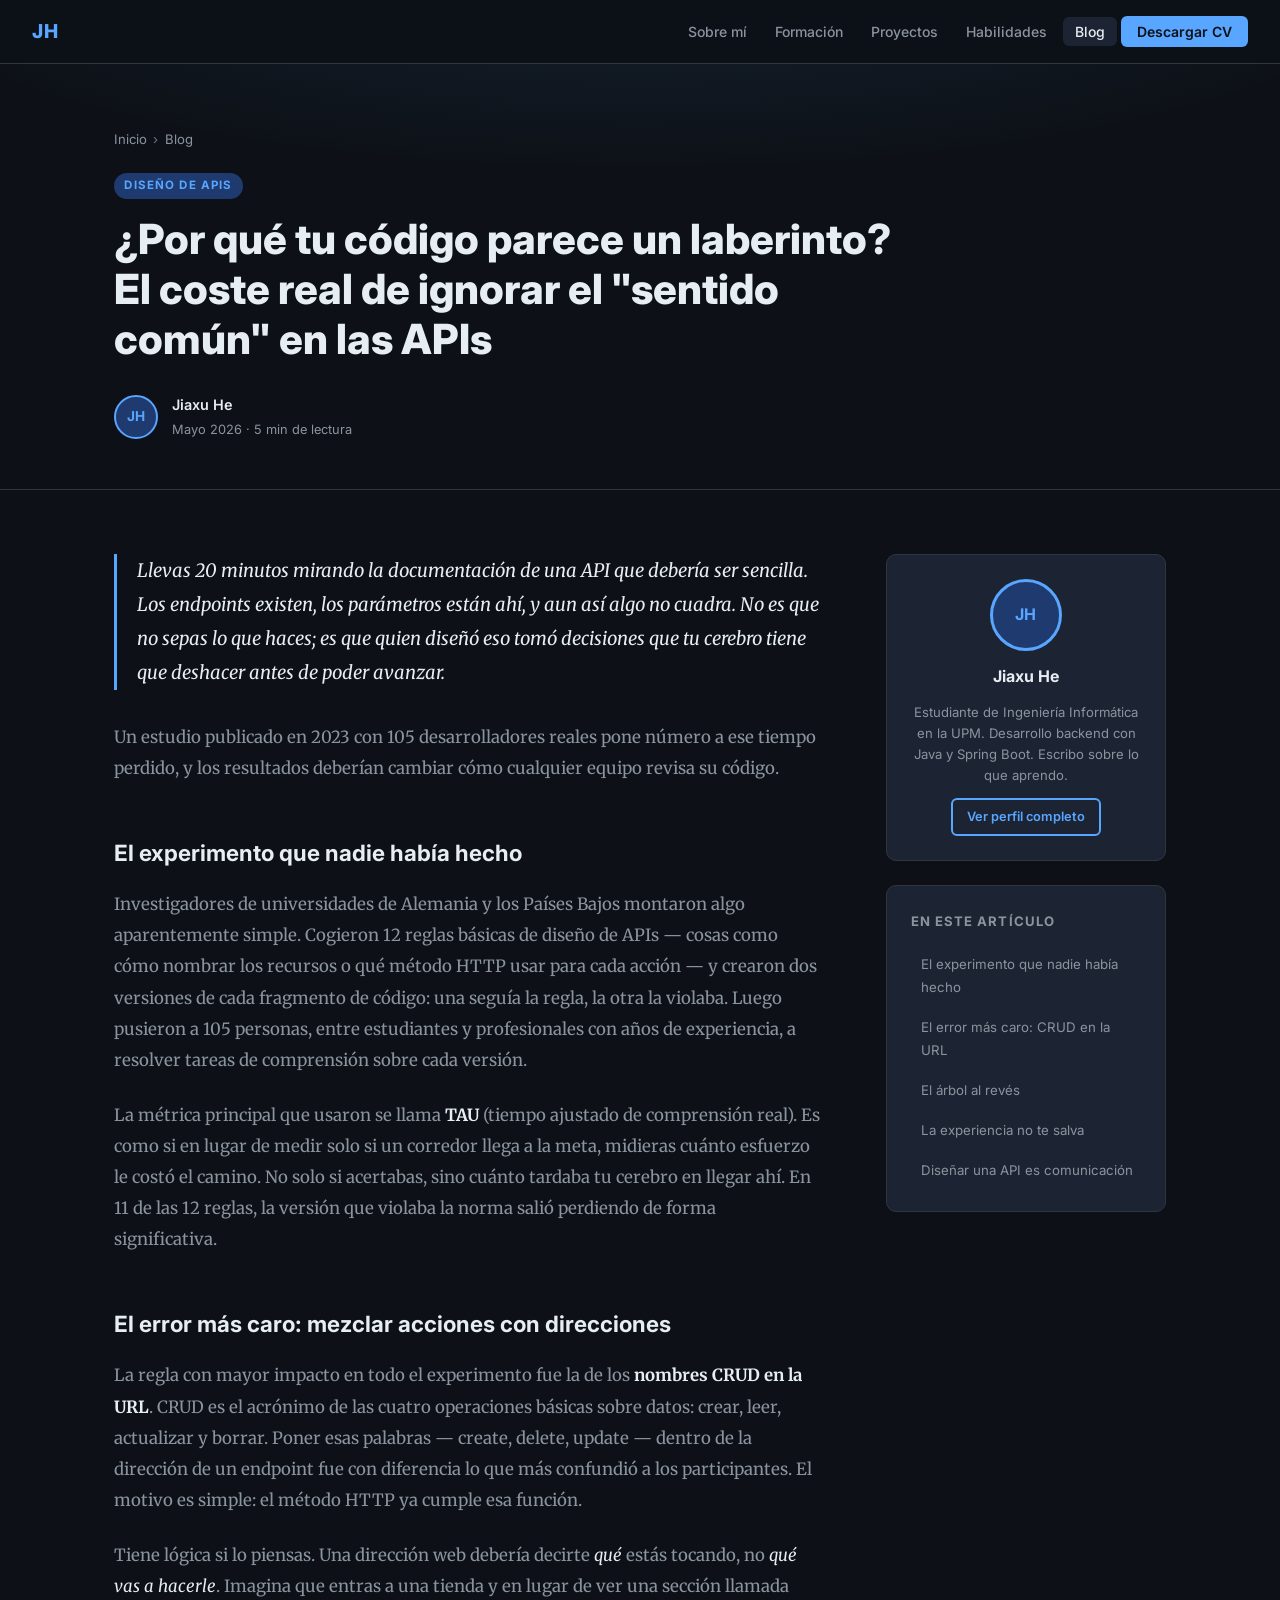
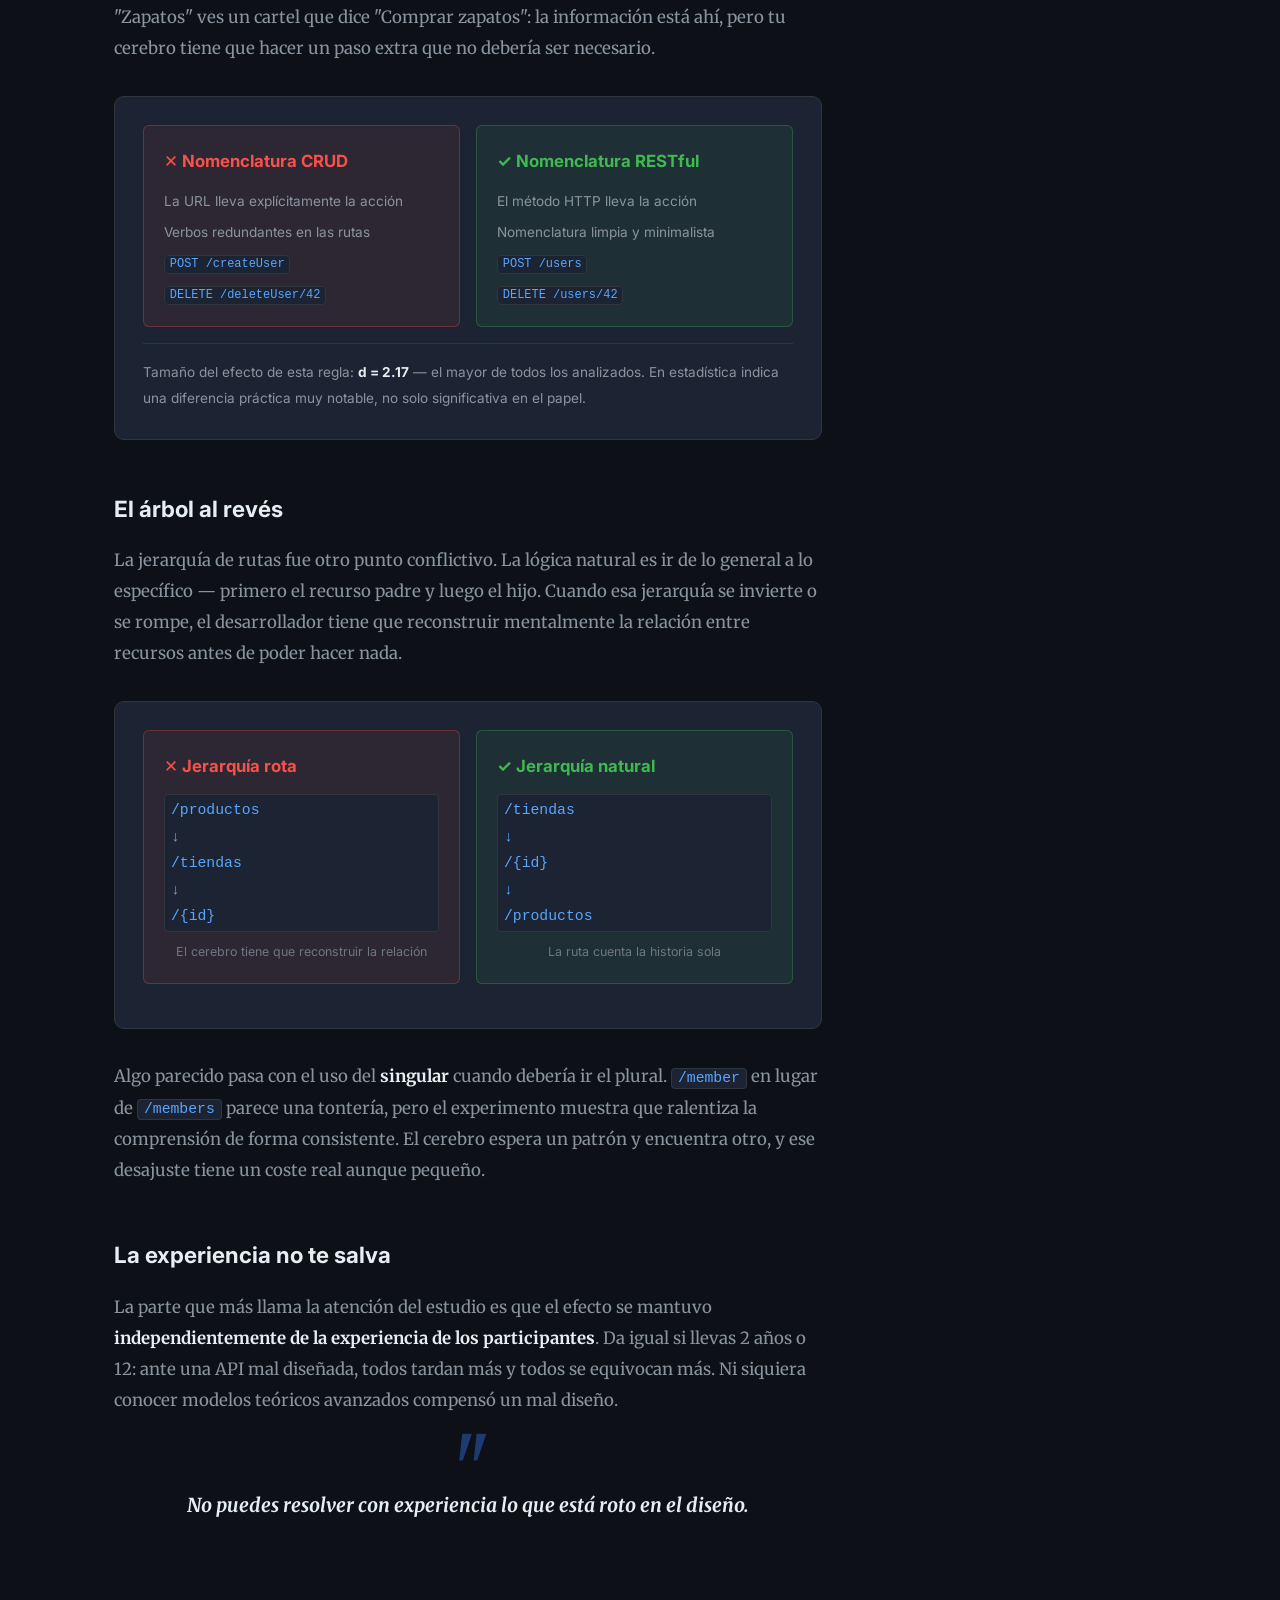
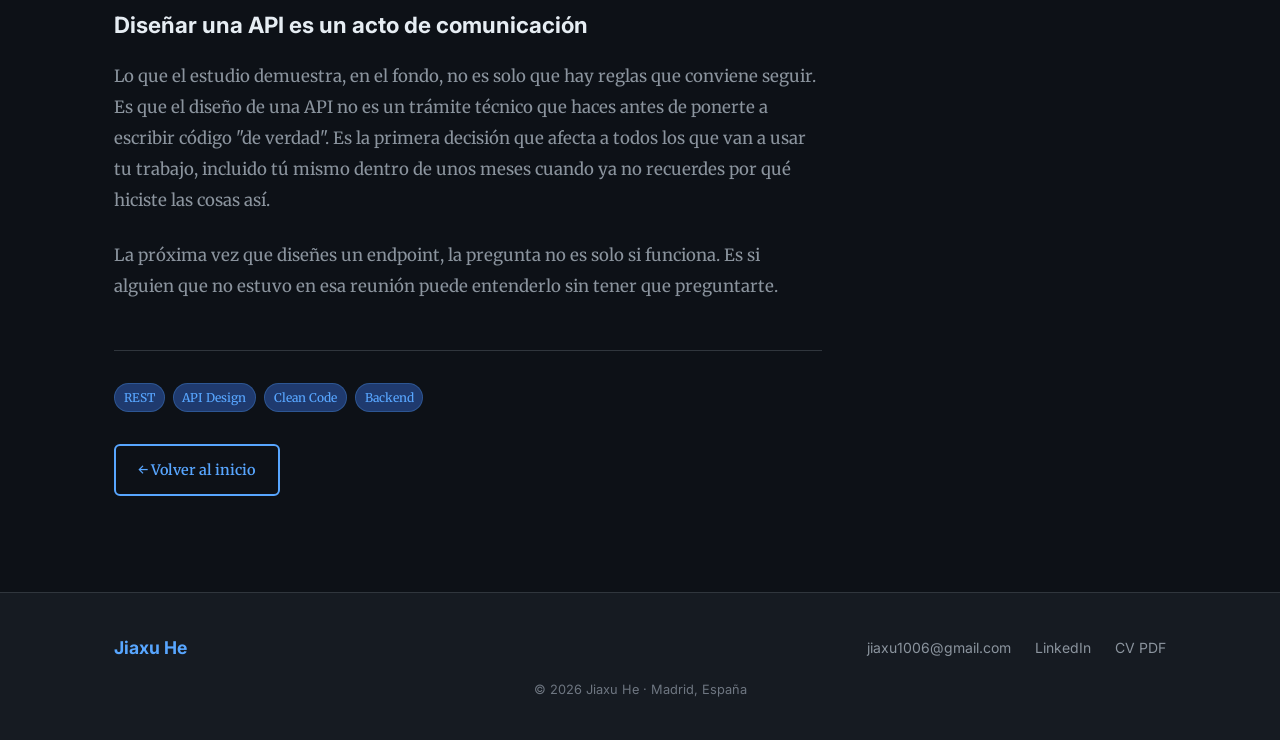
==== blog.html @ 129d3d58 "implementacion inicial" ====
<!DOCTYPE html>
<html lang="es">
<head>
  <meta charset="UTF-8" />
  <meta name="viewport" content="width=device-width, initial-scale=1.0" />
  <title>Blog — Jiaxu He</title>
  <link rel="stylesheet" href="css/style.css" />
  <link rel="stylesheet" href="css/blog.css" />
  <link rel="preconnect" href="https://fonts.googleapis.com" />
  <link
    href="https://fonts.googleapis.com/css2?family=Inter:wght@300;400;500;600;700&family=Merriweather:ital,wght@0,400;0,700;1,400&display=swap"
    rel="stylesheet"
  />
</head>
<body class="blog-page">

  <!-- ═══════════════════════════════════════
       NAVBAR
  ═══════════════════════════════════════ -->
  <nav class="navbar" id="navbar">
    <a href="index.html" class="nav-logo">JH</a>
    <button class="nav-toggle" aria-label="Abrir menú">&#9776;</button>
    <ul class="nav-links">
      <li><a href="index.html#sobre-mi">Sobre mí</a></li>
      <li><a href="index.html#formacion">Formación</a></li>
      <li><a href="index.html#proyectos">Proyectos</a></li>
      <li><a href="index.html#habilidades">Habilidades</a></li>
      <li><a href="blog.html" class="nav-active">Blog</a></li>
      <li>
        <a href="resources/JiaxuHe_CVTradicional.pdf" class="nav-cta" download>
          Descargar CV
        </a>
      </li>
    </ul>
  </nav>

  <!-- ═══════════════════════════════════════
       BLOG HEADER
  ═══════════════════════════════════════ -->
  <header class="blog-header">
    <div class="container">
      <nav class="breadcrumb" aria-label="Ruta de navegación">
        <a href="index.html">Inicio</a>
        <span class="breadcrumb-sep">›</span>
        <span>Blog</span>
      </nav>
      <span class="blog-category-badge">Diseño de APIs</span>
      <h1 class="blog-title">
        ¿Por qué tu código parece un laberinto?<br />
        El coste real de ignorar el "sentido común" en las APIs
      </h1>
      <div class="blog-meta">
        <img class="blog-author-avatar" src="resources/foto.jpg" alt="Jiaxu He"
             onerror="this.style.display='none'; this.nextElementSibling.style.display='flex'" />
        <div class="blog-author-fallback" style="display:none">JH</div>
        <div class="blog-meta-text">
          <span class="blog-author-name">Jiaxu He</span>
          <span class="blog-date">Mayo 2026 · 5 min de lectura</span>
        </div>
      </div>
    </div>
  </header>

  <!-- ═══════════════════════════════════════
       ARTÍCULO
  ═══════════════════════════════════════ -->
  <main class="blog-main">
    <div class="container">
      <div class="blog-layout">

        <!-- Contenido -->
        <article class="blog-article">

          <p class="blog-lead">
            Llevas 20 minutos mirando la documentación de una API que debería ser sencilla. Los
            endpoints existen, los parámetros están ahí, y aun así algo no cuadra. No es que no
            sepas lo que haces; es que quien diseñó eso tomó decisiones que tu cerebro tiene que
            deshacer antes de poder avanzar.
          </p>

          <p>
            Un estudio publicado en 2023 con 105 desarrolladores reales pone número a ese tiempo
            perdido, y los resultados deberían cambiar cómo cualquier equipo revisa su código.
          </p>

          <!-- ───── Sección 1 ───── -->
          <h2>El experimento que nadie había hecho</h2>

          <p>
            Investigadores de universidades de Alemania y los Países Bajos montaron algo
            aparentemente simple. Cogieron 12 reglas básicas de diseño de APIs — cosas como cómo
            nombrar los recursos o qué método HTTP usar para cada acción — y crearon dos versiones
            de cada fragmento de código: una seguía la regla, la otra la violaba. Luego pusieron a
            105 personas, entre estudiantes y profesionales con años de experiencia, a resolver
            tareas de comprensión sobre cada versión.
          </p>

          <p>
            La métrica principal que usaron se llama <strong>TAU</strong> (tiempo ajustado de
            comprensión real). Es como si en lugar de medir solo si un corredor llega a la meta,
            midieras cuánto esfuerzo le costó el camino. No solo si acertabas, sino cuánto tardaba
            tu cerebro en llegar ahí. En 11 de las 12 reglas, la versión que violaba la norma salió
            perdiendo de forma significativa.
          </p>

          <!-- ───── Sección 2 ───── -->
          <h2>El error más caro: mezclar acciones con direcciones</h2>

          <p>
            La regla con mayor impacto en todo el experimento fue la de los
            <strong>nombres CRUD en la URL</strong>. CRUD es el acrónimo de las cuatro operaciones
            básicas sobre datos: crear, leer, actualizar y borrar. Poner esas palabras — create,
            delete, update — dentro de la dirección de un endpoint fue con diferencia lo que más
            confundió a los participantes. El motivo es simple: el método HTTP ya cumple esa
            función.
          </p>

          <p>
            Tiene lógica si lo piensas. Una dirección web debería decirte <em>qué</em> estás
            tocando, no <em>qué vas a hacerle</em>. Imagina que entras a una tienda y en lugar de
            ver una sección llamada "Zapatos" ves un cartel que dice "Comprar zapatos": la
            información está ahí, pero tu cerebro tiene que hacer un paso extra que no debería ser
            necesario.
          </p>

          <!-- Callout comparativa -->
          <div class="blog-callout">
            <div class="callout-comparison">
              <div class="callout-col callout-bad">
                <h4>&#x2715; Nomenclatura CRUD</h4>
                <ul>
                  <li>La URL lleva explícitamente la acción</li>
                  <li>Verbos redundantes en las rutas</li>
                  <li><code>POST /createUser</code></li>
                  <li><code>DELETE /deleteUser/42</code></li>
                </ul>
              </div>
              <div class="callout-col callout-good">
                <h4>&#x2713; Nomenclatura RESTful</h4>
                <ul>
                  <li>El método HTTP lleva la acción</li>
                  <li>Nomenclatura limpia y minimalista</li>
                  <li><code>POST /users</code></li>
                  <li><code>DELETE /users/42</code></li>
                </ul>
              </div>
            </div>
            <p class="callout-note">
              Tamaño del efecto de esta regla: <strong>d = 2.17</strong> — el mayor de todos los
              analizados. En estadística indica una diferencia práctica muy notable, no solo
              significativa en el papel.
            </p>
          </div>

          <!-- ───── Sección 3 ───── -->
          <h2>El árbol al revés</h2>

          <p>
            La jerarquía de rutas fue otro punto conflictivo. La lógica natural es ir de lo
            general a lo específico — primero el recurso padre y luego el hijo. Cuando esa
            jerarquía se invierte o se rompe, el desarrollador tiene que reconstruir mentalmente
            la relación entre recursos antes de poder hacer nada.
          </p>

          <!-- Callout jerarquía -->
          <div class="blog-callout">
            <div class="callout-comparison">
              <div class="callout-col callout-bad">
                <h4>&#x2715; Jerarquía rota</h4>
                <code class="route-tree">/productos<br />↓<br />/tiendas<br />↓<br />/{id}</code>
                <p class="callout-caption">El cerebro tiene que reconstruir la relación</p>
              </div>
              <div class="callout-col callout-good">
                <h4>&#x2713; Jerarquía natural</h4>
                <code class="route-tree">/tiendas<br />↓<br />/{id}<br />↓<br />/productos</code>
                <p class="callout-caption">La ruta cuenta la historia sola</p>
              </div>
            </div>
          </div>

          <p>
            Algo parecido pasa con el uso del <strong>singular</strong> cuando debería ir el
            plural. <code>/member</code> en lugar de <code>/members</code> parece una tontería,
            pero el experimento muestra que ralentiza la comprensión de forma consistente. El
            cerebro espera un patrón y encuentra otro, y ese desajuste tiene un coste real aunque
            pequeño.
          </p>

          <!-- ───── Sección 4 ───── -->
          <h2>La experiencia no te salva</h2>

          <p>
            La parte que más llama la atención del estudio es que el efecto se mantuvo
            <strong>independientemente de la experiencia de los participantes</strong>. Da igual si
            llevas 2 años o 12: ante una API mal diseñada, todos tardan más y todos se equivocan
            más. Ni siquiera conocer modelos teóricos avanzados compensó un mal diseño.
          </p>

          <blockquote class="blog-quote">
            No puedes resolver con experiencia lo que está roto en el diseño.
          </blockquote>

          <!-- ───── Sección 5 ───── -->
          <h2>Diseñar una API es un acto de comunicación</h2>

          <p>
            Lo que el estudio demuestra, en el fondo, no es solo que hay reglas que conviene
            seguir. Es que el diseño de una API no es un trámite técnico que haces antes de
            ponerte a escribir código "de verdad". Es la primera decisión que afecta a todos los
            que van a usar tu trabajo, incluido tú mismo dentro de unos meses cuando ya no
            recuerdes por qué hiciste las cosas así.
          </p>

          <p>
            La próxima vez que diseñes un endpoint, la pregunta no es solo si funciona. Es si
            alguien que no estuvo en esa reunión puede entenderlo sin tener que preguntarte.
          </p>

          <!-- ───── Tags y CTA ───── -->
          <div class="blog-footer-tags">
            <span class="tag">REST</span>
            <span class="tag">API Design</span>
            <span class="tag">Clean Code</span>
            <span class="tag">Backend</span>
          </div>

          <div class="blog-back">
            <a href="index.html" class="btn btn-outline">← Volver al inicio</a>
          </div>

        </article>

        <!-- Sidebar -->
        <aside class="blog-sidebar">
          <div class="sidebar-card">
            <div class="sidebar-author-photo">
              <div class="photo-placeholder photo-placeholder--sm">JH</div>
            </div>
            <h3 class="sidebar-author-name">Jiaxu He</h3>
            <p class="sidebar-author-bio">
              Estudiante de Ingeniería Informática en la UPM. Desarrollo backend con Java y Spring Boot.
              Escribo sobre lo que aprendo.
            </p>
            <a href="index.html" class="btn btn-outline btn-sm">Ver perfil completo</a>
          </div>

          <div class="sidebar-card">
            <h4 class="sidebar-toc-title">En este artículo</h4>
            <nav class="sidebar-toc">
              <a href="#" class="toc-link">El experimento que nadie había hecho</a>
              <a href="#" class="toc-link">El error más caro: CRUD en la URL</a>
              <a href="#" class="toc-link">El árbol al revés</a>
              <a href="#" class="toc-link">La experiencia no te salva</a>
              <a href="#" class="toc-link">Diseñar una API es comunicación</a>
            </nav>
          </div>
        </aside>

      </div>
    </div>
  </main>

  <!-- ═══════════════════════════════════════
       FOOTER
  ═══════════════════════════════════════ -->
  <footer class="footer">
    <div class="container">
      <div class="footer-content">
        <span class="footer-name">Jiaxu He</span>
        <div class="footer-links">
          <a href="mailto:jiaxu1006@gmail.com">jiaxu1006@gmail.com</a>
          <a href="https://www.linkedin.com/in/jiaxuhe" target="_blank" rel="noopener">LinkedIn</a>
          <a href="resources/JiaxuHe_CVTradicional.pdf" download>CV PDF</a>
        </div>
      </div>
      <p class="footer-copy">© 2026 Jiaxu He · Madrid, España</p>
    </div>
  </footer>

</body>
</html>
---- css/style.css ----
/* ================================================
   JIAXU HE — CV WEB
   style.css · Estilos globales + index
   ================================================ */

/* ── Variables ─────────────────────────────────── */
:root {
  --bg:            #0d1117;
  --bg-alt:        #161b22;
  --surface:       #1c2433;
  --surface-hover: #243044;
  --border:        #30363d;
  --accent:        #58a6ff;
  --accent-dim:    #1f3a6e;
  --accent-hover:  #79b8ff;
  --green:         #3fb950;
  --text:          #e6edf3;
  --text-muted:    #8b949e;
  --text-dim:      #6e7681;

  --font-sans: 'Inter', system-ui, -apple-system, sans-serif;
  --font-mono: 'JetBrains Mono', 'Fira Code', monospace;

  --max-w:  1100px;
  --r:      10px;
  --r-sm:   6px;
  --shadow: 0 4px 24px rgba(0,0,0,0.4);
  --tr:     0.18s ease;
}

/* ── Reset ──────────────────────────────────────── */
*, *::before, *::after { box-sizing: border-box; margin: 0; padding: 0; }
html { scroll-behavior: smooth; }

body {
  font-family: var(--font-sans);
  background: var(--bg);
  color: var(--text);
  line-height: 1.7;
  font-size: 1rem;
}

a { color: var(--accent); text-decoration: none; transition: color var(--tr); }
a:hover { color: var(--accent-hover); }

ul { list-style: none; }

img { max-width: 100%; display: block; }

/* ── Utilidades ─────────────────────────────────── */
.container {
  max-width: var(--max-w);
  margin-inline: auto;
  padding-inline: 1.5rem;
}

.accent { color: var(--accent); }

.section {
  padding: 6rem 0;
}

.section-alt {
  background: var(--bg-alt);
}

.section-title {
  font-size: clamp(1.5rem, 3vw, 2rem);
  font-weight: 700;
  margin-bottom: 1rem;
  position: relative;
  display: inline-block;
}

.section-title::after {
  content: '';
  display: block;
  height: 3px;
  width: 48px;
  background: var(--accent);
  border-radius: 2px;
  margin-top: 0.5rem;
}

.section-subtitle {
  color: var(--text-muted);
  margin-bottom: 3rem;
  max-width: 620px;
}

/* ── Botones ────────────────────────────────────── */
.btn {
  display: inline-block;
  padding: 0.65rem 1.4rem;
  border-radius: var(--r-sm);
  font-size: 0.9rem;
  font-weight: 600;
  cursor: pointer;
  transition: all var(--tr);
  border: 2px solid transparent;
}

.btn-primary {
  background: var(--accent);
  color: #0d1117;
}
.btn-primary:hover {
  background: var(--accent-hover);
  color: #0d1117;
}

.btn-outline {
  border-color: var(--accent);
  color: var(--accent);
  background: transparent;
}
.btn-outline:hover {
  background: var(--accent-dim);
  color: var(--accent-hover);
}

/* ── Navbar ─────────────────────────────────────── */
.navbar {
  position: fixed;
  top: 0; left: 0; right: 0;
  z-index: 100;
  display: flex;
  align-items: center;
  justify-content: space-between;
  padding: 0 2rem;
  height: 64px;
  background: rgba(13,17,23,0.92);
  backdrop-filter: blur(12px);
  border-bottom: 1px solid var(--border);
}

.nav-logo {
  font-size: 1.2rem;
  font-weight: 800;
  color: var(--accent);
  letter-spacing: 0.05em;
}

.nav-links {
  display: flex;
  align-items: center;
  gap: 0.25rem;
}

.nav-links a {
  padding: 0.4rem 0.75rem;
  border-radius: var(--r-sm);
  font-size: 0.875rem;
  font-weight: 500;
  color: var(--text-muted);
  transition: all var(--tr);
}

.nav-links a:hover,
.nav-links a.nav-active {
  color: var(--text);
  background: var(--surface);
}

.nav-cta {
  background: var(--accent) !important;
  color: #0d1117 !important;
  font-weight: 600 !important;
  padding: 0.45rem 1rem !important;
}
.nav-cta:hover {
  background: var(--accent-hover) !important;
}

.nav-toggle {
  display: none;
  background: none;
  border: none;
  color: var(--text);
  font-size: 1.4rem;
  cursor: pointer;
}

/* ── Hero ───────────────────────────────────────── */
.hero {
  padding-top: calc(64px + 5rem);
  padding-bottom: 5rem;
  background: radial-gradient(ellipse 80% 50% at 50% -10%, rgba(88,166,255,0.12), transparent);
}

.hero-inner {
  max-width: var(--max-w);
  margin-inline: auto;
  padding-inline: 1.5rem;
  display: flex;
  align-items: center;
  gap: 4rem;
}

.hero-photo {
  flex-shrink: 0;
}

.photo-placeholder {
  width: 180px;
  height: 180px;
  border-radius: 50%;
  background: var(--accent-dim);
  border: 3px solid var(--accent);
  display: flex;
  align-items: center;
  justify-content: center;
  font-size: 2.5rem;
  font-weight: 700;
  color: var(--accent);
  letter-spacing: 0.05em;
}

.hero-eyebrow {
  color: var(--text-muted);
  font-size: 0.9rem;
  letter-spacing: 0.1em;
  text-transform: uppercase;
  margin-bottom: 0.25rem;
}

.hero-name {
  font-size: clamp(2.5rem, 6vw, 4rem);
  font-weight: 800;
  line-height: 1.1;
  margin-bottom: 0.5rem;
}

.hero-title {
  font-size: clamp(1rem, 2.5vw, 1.4rem);
  font-weight: 400;
  color: var(--text-muted);
  margin-bottom: 1.25rem;
}

.hero-bio {
  max-width: 560px;
  color: var(--text-muted);
  margin-bottom: 2rem;
  font-size: 1.0rem;
}

.hero-actions {
  display: flex;
  gap: 1rem;
  flex-wrap: wrap;
}

/* ── Barra de contacto ──────────────────────────── */
.contact-bar {
  background: var(--bg-alt);
  border-top: 1px solid var(--border);
  border-bottom: 1px solid var(--border);
  padding: 1.25rem 0;
}

.contact-items {
  display: flex;
  flex-wrap: wrap;
  justify-content: center;
  gap: 1.5rem 3rem;
}

.contact-item {
  display: flex;
  align-items: center;
  gap: 0.5rem;
  font-size: 0.9rem;
  color: var(--text-muted);
  transition: color var(--tr);
}

.contact-item:hover { color: var(--text); }

.icon {
  width: 16px;
  height: 16px;
  flex-shrink: 0;
}

/* ── Sobre mí ───────────────────────────────────── */
.about-grid {
  display: grid;
  grid-template-columns: 1fr auto;
  gap: 4rem;
  align-items: start;
  margin-top: 2rem;
}

.about-text {
  display: flex;
  flex-direction: column;
  gap: 1rem;
  color: var(--text-muted);
  max-width: 600px;
}

.about-text p { line-height: 1.8; }

.inline-link {
  color: var(--accent);
  border-bottom: 1px solid var(--accent-dim);
  transition: border-color var(--tr);
}
.inline-link:hover { border-color: var(--accent); }

.about-stats {
  display: flex;
  flex-direction: column;
  gap: 1rem;
}

.stat-card {
  background: var(--surface);
  border: 1px solid var(--border);
  border-radius: var(--r);
  padding: 1.25rem 1.5rem;
  text-align: center;
  min-width: 160px;
  transition: border-color var(--tr);
}
.stat-card:hover { border-color: var(--accent); }

.stat-number {
  display: block;
  font-size: 2.5rem;
  font-weight: 800;
  color: var(--accent);
  line-height: 1;
  margin-bottom: 0.35rem;
}

.stat-label {
  font-size: 0.82rem;
  color: var(--text-muted);
  text-transform: uppercase;
  letter-spacing: 0.08em;
}

/* ── Timeline (Formación) ───────────────────────── */
.timeline {
  margin-top: 2rem;
  border-left: 2px solid var(--border);
  padding-left: 2rem;
  display: flex;
  flex-direction: column;
  gap: 2rem;
}

.timeline-item {
  position: relative;
}

.timeline-dot {
  position: absolute;
  left: calc(-2rem - 7px);
  top: 6px;
  width: 14px;
  height: 14px;
  border-radius: 50%;
  background: var(--accent);
  border: 2px solid var(--bg-alt);
}

.timeline-header {
  display: flex;
  align-items: baseline;
  justify-content: space-between;
  gap: 1rem;
  flex-wrap: wrap;
}

.timeline-header h3 {
  font-size: 1.15rem;
  font-weight: 600;
}

.timeline-date {
  font-size: 0.82rem;
  color: var(--accent);
  background: var(--accent-dim);
  padding: 0.2rem 0.6rem;
  border-radius: 20px;
  white-space: nowrap;
}

.timeline-institution {
  font-size: 0.9rem;
  color: var(--text-muted);
  margin: 0.25rem 0 0.75rem;
}

.timeline-desc {
  color: var(--text-muted);
  font-size: 0.95rem;
}

/* ── Proyectos ──────────────────────────────────── */
.projects-grid {
  margin-top: 2rem;
  display: grid;
  grid-template-columns: repeat(auto-fit, minmax(480px, 1fr));
  gap: 1.5rem;
}

.project-card {
  background: var(--surface);
  border: 1px solid var(--border);
  border-radius: var(--r);
  padding: 1.75rem;
  display: flex;
  flex-direction: column;
  gap: 1rem;
  transition: border-color var(--tr), transform var(--tr), box-shadow var(--tr);
}

.project-card:hover {
  border-color: var(--accent);
  transform: translateY(-3px);
  box-shadow: 0 8px 32px rgba(88,166,255,0.12);
}

.project-header {
  display: flex;
  align-items: flex-start;
  gap: 1rem;
}

.project-icon {
  font-size: 1.5rem;
  line-height: 1;
  flex-shrink: 0;
  margin-top: 2px;
}

.project-meta {
  display: flex;
  flex-direction: column;
  gap: 0.25rem;
}

.project-meta h3 {
  font-size: 1.05rem;
  font-weight: 600;
  line-height: 1.3;
}

.project-tech-badge {
  font-size: 0.75rem;
  color: var(--green);
  background: rgba(63,185,80,0.12);
  border: 1px solid rgba(63,185,80,0.3);
  padding: 0.15rem 0.5rem;
  border-radius: 20px;
  align-self: flex-start;
}

.project-bullets {
  list-style: disc;
  padding-left: 1.2rem;
  display: flex;
  flex-direction: column;
  gap: 0.4rem;
  color: var(--text-muted);
  font-size: 0.9rem;
  flex: 1;
}

.project-tags {
  display: flex;
  flex-wrap: wrap;
  gap: 0.4rem;
  margin-top: auto;
}

.tag {
  font-size: 0.75rem;
  font-weight: 500;
  color: var(--accent);
  background: var(--accent-dim);
  padding: 0.15rem 0.55rem;
  border-radius: 20px;
  border: 1px solid rgba(88,166,255,0.25);
}

/* ── Habilidades ────────────────────────────────── */
.skills-layout {
  margin-top: 2rem;
  display: flex;
  flex-direction: column;
  gap: 2.5rem;
}

.skills-group { display: flex; flex-direction: column; gap: 1rem; }

.skills-group-title {
  font-size: 1rem;
  font-weight: 600;
  color: var(--text-muted);
  display: flex;
  align-items: center;
  gap: 0.5rem;
}

.skills-group-icon { font-size: 1.1rem; }

.skill-pills {
  display: flex;
  flex-wrap: wrap;
  gap: 0.5rem;
}

.pill {
  padding: 0.4rem 0.9rem;
  border-radius: 20px;
  font-size: 0.875rem;
  font-weight: 500;
  border: 1px solid transparent;
}

.pill-tech {
  background: var(--accent-dim);
  color: var(--accent);
  border-color: rgba(88,166,255,0.3);
}

.pill-soft {
  background: rgba(63,185,80,0.1);
  color: var(--green);
  border-color: rgba(63,185,80,0.3);
}

.pill-lang {
  background: rgba(188,140,255,0.1);
  color: #bc8cff;
  border-color: rgba(188,140,255,0.3);
}

/* ── Blog teaser ────────────────────────────────── */
.blog-preview-card {
  margin-top: 2rem;
  background: var(--surface);
  border: 1px solid var(--border);
  border-radius: var(--r);
  padding: 2rem;
  max-width: 680px;
  transition: border-color var(--tr);
}

.blog-preview-card:hover { border-color: var(--accent); }

.blog-tag {
  display: inline-block;
  font-size: 0.75rem;
  font-weight: 600;
  color: var(--accent);
  background: var(--accent-dim);
  padding: 0.2rem 0.6rem;
  border-radius: 20px;
  margin-bottom: 0.75rem;
  letter-spacing: 0.05em;
  text-transform: uppercase;
}

.blog-preview-card h3 {
  font-size: 1.2rem;
  font-weight: 700;
  margin-bottom: 0.75rem;
  line-height: 1.4;
}

.blog-preview-card p {
  color: var(--text-muted);
  margin-bottom: 1.5rem;
  font-size: 0.95rem;
}

/* ── Footer ─────────────────────────────────────── */
.footer {
  background: var(--bg-alt);
  border-top: 1px solid var(--border);
  padding: 2.5rem 0;
}

.footer-content {
  display: flex;
  align-items: center;
  justify-content: space-between;
  flex-wrap: wrap;
  gap: 1rem;
  margin-bottom: 1rem;
}

.footer-name {
  font-weight: 700;
  font-size: 1.1rem;
  color: var(--accent);
}

.footer-links {
  display: flex;
  gap: 1.5rem;
}

.footer-links a {
  font-size: 0.875rem;
  color: var(--text-muted);
}
.footer-links a:hover { color: var(--text); }

.footer-copy {
  font-size: 0.8rem;
  color: var(--text-dim);
  text-align: center;
}

/* ── Responsive ─────────────────────────────────── */
@media (max-width: 860px) {
  .hero-inner { flex-direction: column; text-align: center; gap: 2rem; }
  .hero-actions { justify-content: center; }
  .about-grid { grid-template-columns: 1fr; }
  .about-stats { flex-direction: row; flex-wrap: wrap; justify-content: center; }
  .projects-grid { grid-template-columns: 1fr; }

  .nav-links { display: none; }
  .nav-toggle { display: block; }
}

@media (max-width: 540px) {
  .contact-items { flex-direction: column; align-items: center; }
  .footer-content { flex-direction: column; text-align: center; }
  .footer-links { flex-wrap: wrap; justify-content: center; }
}
---- css/blog.css ----
/* ================================================
   JIAXU HE — CV WEB
   blog.css · Estilos exclusivos del artículo
   ================================================ */

/* ── Header del blog ────────────────────────────── */
.blog-header {
  padding-top: calc(64px + 4rem);
  padding-bottom: 3rem;
  background: radial-gradient(ellipse 60% 40% at 50% -5%, rgba(88,166,255,0.1), transparent);
  border-bottom: 1px solid var(--border);
}

.breadcrumb {
  display: flex;
  align-items: center;
  gap: 0.4rem;
  font-size: 0.82rem;
  color: var(--text-muted);
  margin-bottom: 1.25rem;
}
.breadcrumb a { color: var(--text-muted); }
.breadcrumb a:hover { color: var(--accent); }
.breadcrumb-sep { color: var(--text-dim); }

.blog-category-badge {
  display: inline-block;
  font-size: 0.72rem;
  font-weight: 700;
  letter-spacing: 0.1em;
  text-transform: uppercase;
  color: var(--accent);
  background: var(--accent-dim);
  padding: 0.2rem 0.65rem;
  border-radius: 20px;
  margin-bottom: 1rem;
}

.blog-title {
  font-size: clamp(1.6rem, 4vw, 2.6rem);
  font-weight: 800;
  line-height: 1.2;
  max-width: 780px;
  margin-bottom: 1.75rem;
}

.blog-meta {
  display: flex;
  align-items: center;
  gap: 0.85rem;
}

.blog-author-avatar {
  width: 44px;
  height: 44px;
  border-radius: 50%;
  object-fit: cover;
  border: 2px solid var(--accent);
}

.blog-author-fallback {
  width: 44px;
  height: 44px;
  border-radius: 50%;
  background: var(--accent-dim);
  border: 2px solid var(--accent);
  align-items: center;
  justify-content: center;
  font-weight: 700;
  font-size: 0.85rem;
  color: var(--accent);
}

.blog-meta-text {
  display: flex;
  flex-direction: column;
  gap: 0.1rem;
}

.blog-author-name {
  font-weight: 600;
  font-size: 0.9rem;
}

.blog-date {
  font-size: 0.8rem;
  color: var(--text-muted);
}

/* ── Layout artículo ────────────────────────────── */
.blog-main {
  padding: 4rem 0 6rem;
}

.blog-layout {
  display: grid;
  grid-template-columns: 1fr 280px;
  gap: 4rem;
  align-items: start;
}

/* ── Artículo ───────────────────────────────────── */
.blog-article {
  font-family: 'Merriweather', Georgia, serif;
  font-size: 1.05rem;
  line-height: 1.85;
  color: var(--text-muted);
}

.blog-article p {
  margin-bottom: 1.5rem;
}

.blog-lead {
  font-size: 1.15rem;
  color: var(--text);
  font-style: italic;
  border-left: 3px solid var(--accent);
  padding-left: 1.25rem;
  margin-bottom: 2rem !important;
}

.blog-article h2 {
  font-family: var(--font-sans);
  font-size: 1.4rem;
  font-weight: 700;
  color: var(--text);
  margin: 2.5rem 0 1rem;
  padding-top: 0.5rem;
}

.blog-article strong { color: var(--text); }

.blog-article em { color: var(--text); }

.blog-article code {
  font-family: var(--font-mono, monospace);
  font-size: 0.88em;
  background: var(--surface);
  border: 1px solid var(--border);
  border-radius: 4px;
  padding: 0.1em 0.4em;
  color: var(--accent);
}

/* ── Callout (cuadros de comparación) ──────────── */
.blog-callout {
  background: var(--surface);
  border: 1px solid var(--border);
  border-radius: var(--r);
  padding: 1.75rem;
  margin: 2rem 0;
}

.callout-comparison {
  display: grid;
  grid-template-columns: 1fr 1fr;
  gap: 1rem;
  margin-bottom: 1rem;
}

.callout-col {
  border-radius: var(--r-sm);
  padding: 1.25rem;
}

.callout-bad {
  background: rgba(248,81,73,0.08);
  border: 1px solid rgba(248,81,73,0.3);
}
.callout-bad h4 { color: #f85149; margin-bottom: 0.75rem; font-family: var(--font-sans); }

.callout-good {
  background: rgba(63,185,80,0.08);
  border: 1px solid rgba(63,185,80,0.3);
}
.callout-good h4 { color: var(--green); margin-bottom: 0.75rem; font-family: var(--font-sans); }

.callout-col ul {
  list-style: none;
  padding: 0;
  display: flex;
  flex-direction: column;
  gap: 0.35rem;
  font-family: var(--font-sans);
  font-size: 0.85rem;
  color: var(--text-muted);
}

.callout-note {
  font-family: var(--font-sans);
  font-size: 0.85rem !important;
  color: var(--text-muted) !important;
  border-top: 1px solid var(--border);
  padding-top: 1rem;
  margin-top: 0.5rem;
  margin-bottom: 0 !important;
}

.route-tree {
  display: block;
  font-family: var(--font-mono, monospace);
  font-size: 0.85rem;
  line-height: 1.8;
  color: var(--accent);
  background: none;
  border: none;
  padding: 0;
  margin: 0.5rem 0;
}

.callout-caption {
  font-family: var(--font-sans);
  font-size: 0.78rem !important;
  color: var(--text-dim) !important;
  text-align: center;
  margin-top: 0.5rem;
  margin-bottom: 0 !important;
}

/* ── Cita destacada ─────────────────────────────── */
.blog-quote {
  font-size: 1.2rem;
  font-style: italic;
  font-weight: 700;
  color: var(--text);
  text-align: center;
  border: none;
  padding: 2rem;
  margin: 2.5rem 0;
  position: relative;
}

.blog-quote::before {
  content: '"';
  font-size: 5rem;
  color: var(--accent-dim);
  position: absolute;
  top: -1.5rem;
  left: 50%;
  transform: translateX(-50%);
  line-height: 1;
}

/* ── Footer artículo ────────────────────────────── */
.blog-footer-tags {
  display: flex;
  flex-wrap: wrap;
  gap: 0.5rem;
  margin-top: 3rem;
  padding-top: 2rem;
  border-top: 1px solid var(--border);
}

.blog-back {
  margin-top: 2rem;
}

/* ── Sidebar ────────────────────────────────────── */
.blog-sidebar {
  position: sticky;
  top: 90px;
  display: flex;
  flex-direction: column;
  gap: 1.5rem;
}

.sidebar-card {
  background: var(--surface);
  border: 1px solid var(--border);
  border-radius: var(--r);
  padding: 1.5rem;
  display: flex;
  flex-direction: column;
  align-items: center;
  text-align: center;
  gap: 0.75rem;
}

.photo-placeholder--sm {
  width: 72px;
  height: 72px;
  font-size: 1rem;
}

.sidebar-author-name {
  font-weight: 700;
  font-size: 1rem;
}

.sidebar-author-bio {
  font-size: 0.82rem;
  color: var(--text-muted);
  line-height: 1.6;
}

.btn-sm {
  font-size: 0.8rem;
  padding: 0.4rem 0.9rem;
}

.sidebar-toc-title {
  font-size: 0.82rem;
  font-weight: 700;
  letter-spacing: 0.08em;
  text-transform: uppercase;
  color: var(--text-muted);
  align-self: flex-start;
  margin-bottom: 0.25rem;
}

.sidebar-toc {
  display: flex;
  flex-direction: column;
  gap: 0.5rem;
  width: 100%;
  text-align: left;
}

.toc-link {
  font-size: 0.83rem;
  color: var(--text-muted);
  padding: 0.3rem 0.5rem;
  border-radius: var(--r-sm);
  transition: all var(--tr);
  border-left: 2px solid transparent;
}
.toc-link:hover {
  color: var(--accent);
  background: var(--accent-dim);
  border-left-color: var(--accent);
}

/* ── Responsive ─────────────────────────────────── */
@media (max-width: 900px) {
  .blog-layout {
    grid-template-columns: 1fr;
  }
  .blog-sidebar {
    position: static;
    order: -1;
    flex-direction: row;
    flex-wrap: wrap;
  }
  .sidebar-card { flex: 1; min-width: 240px; }
}

@media (max-width: 600px) {
  .callout-comparison { grid-template-columns: 1fr; }
  .blog-title { font-size: 1.6rem; }
}
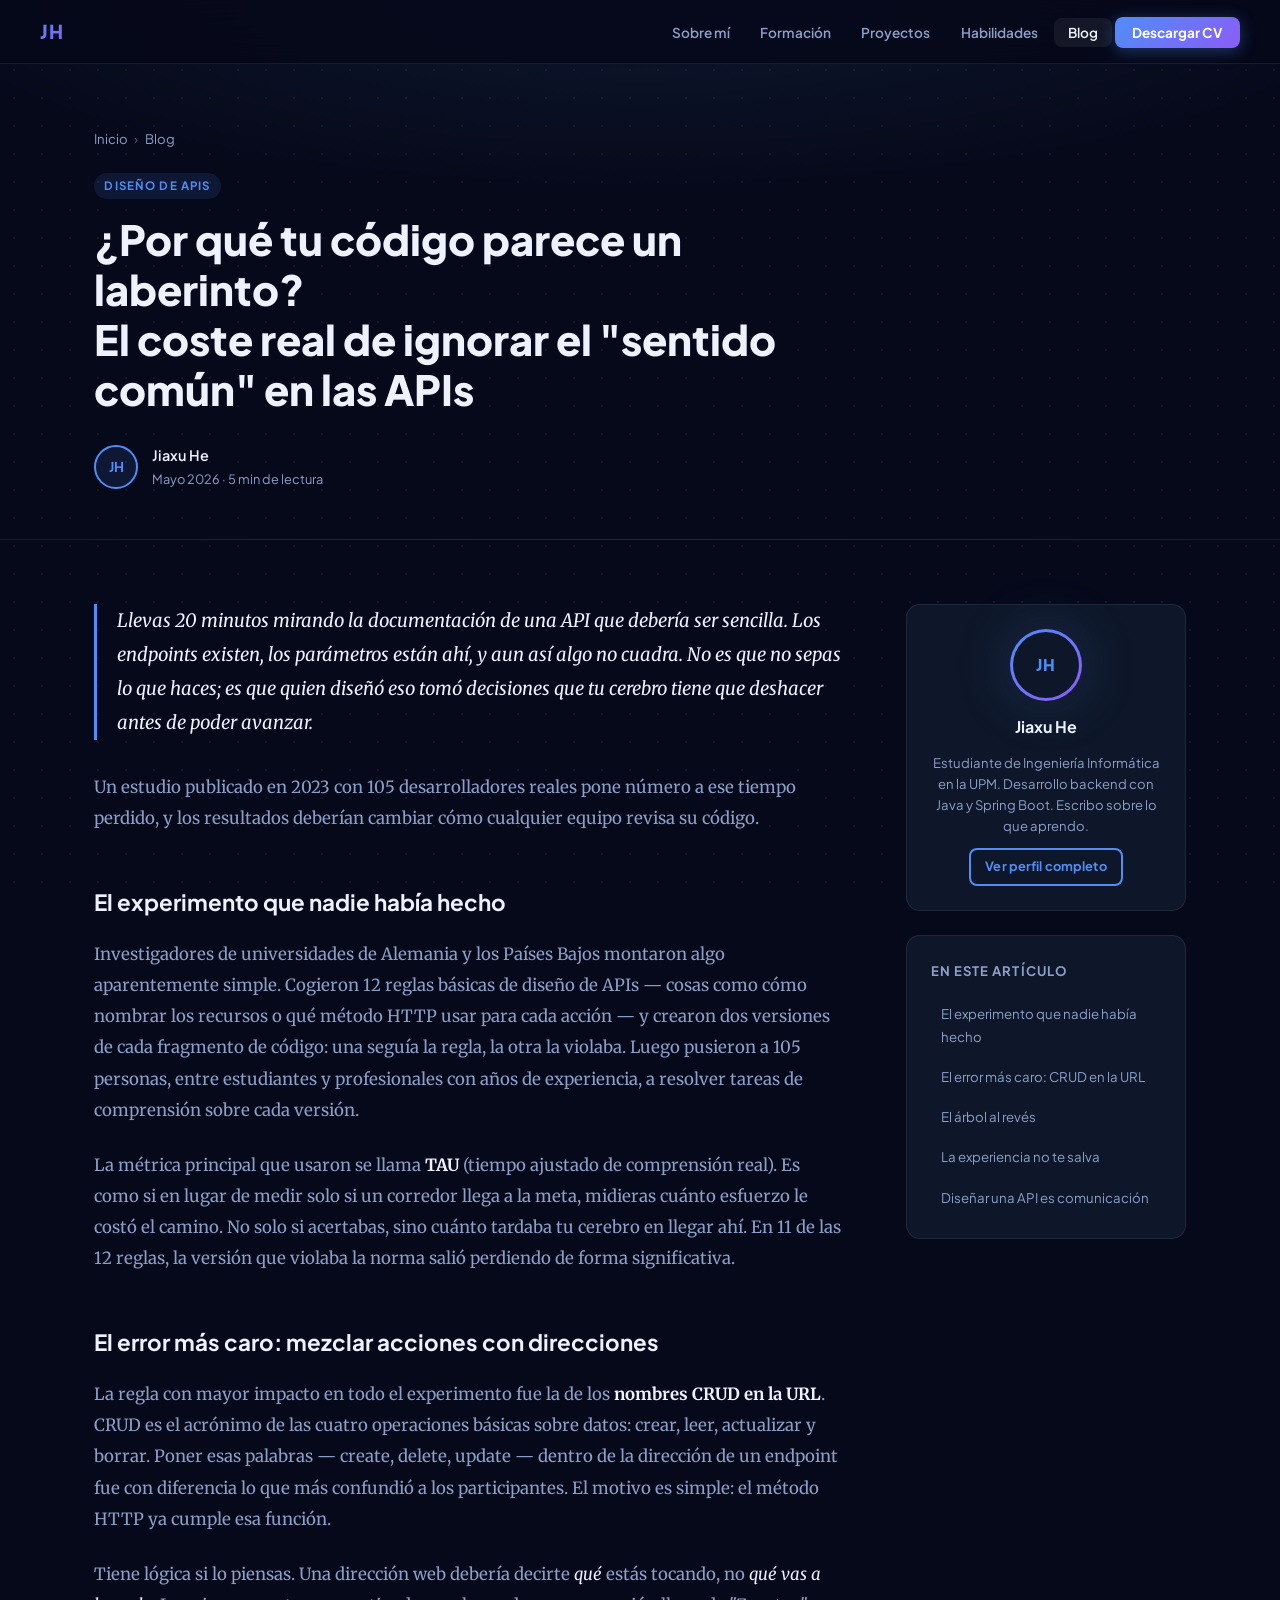
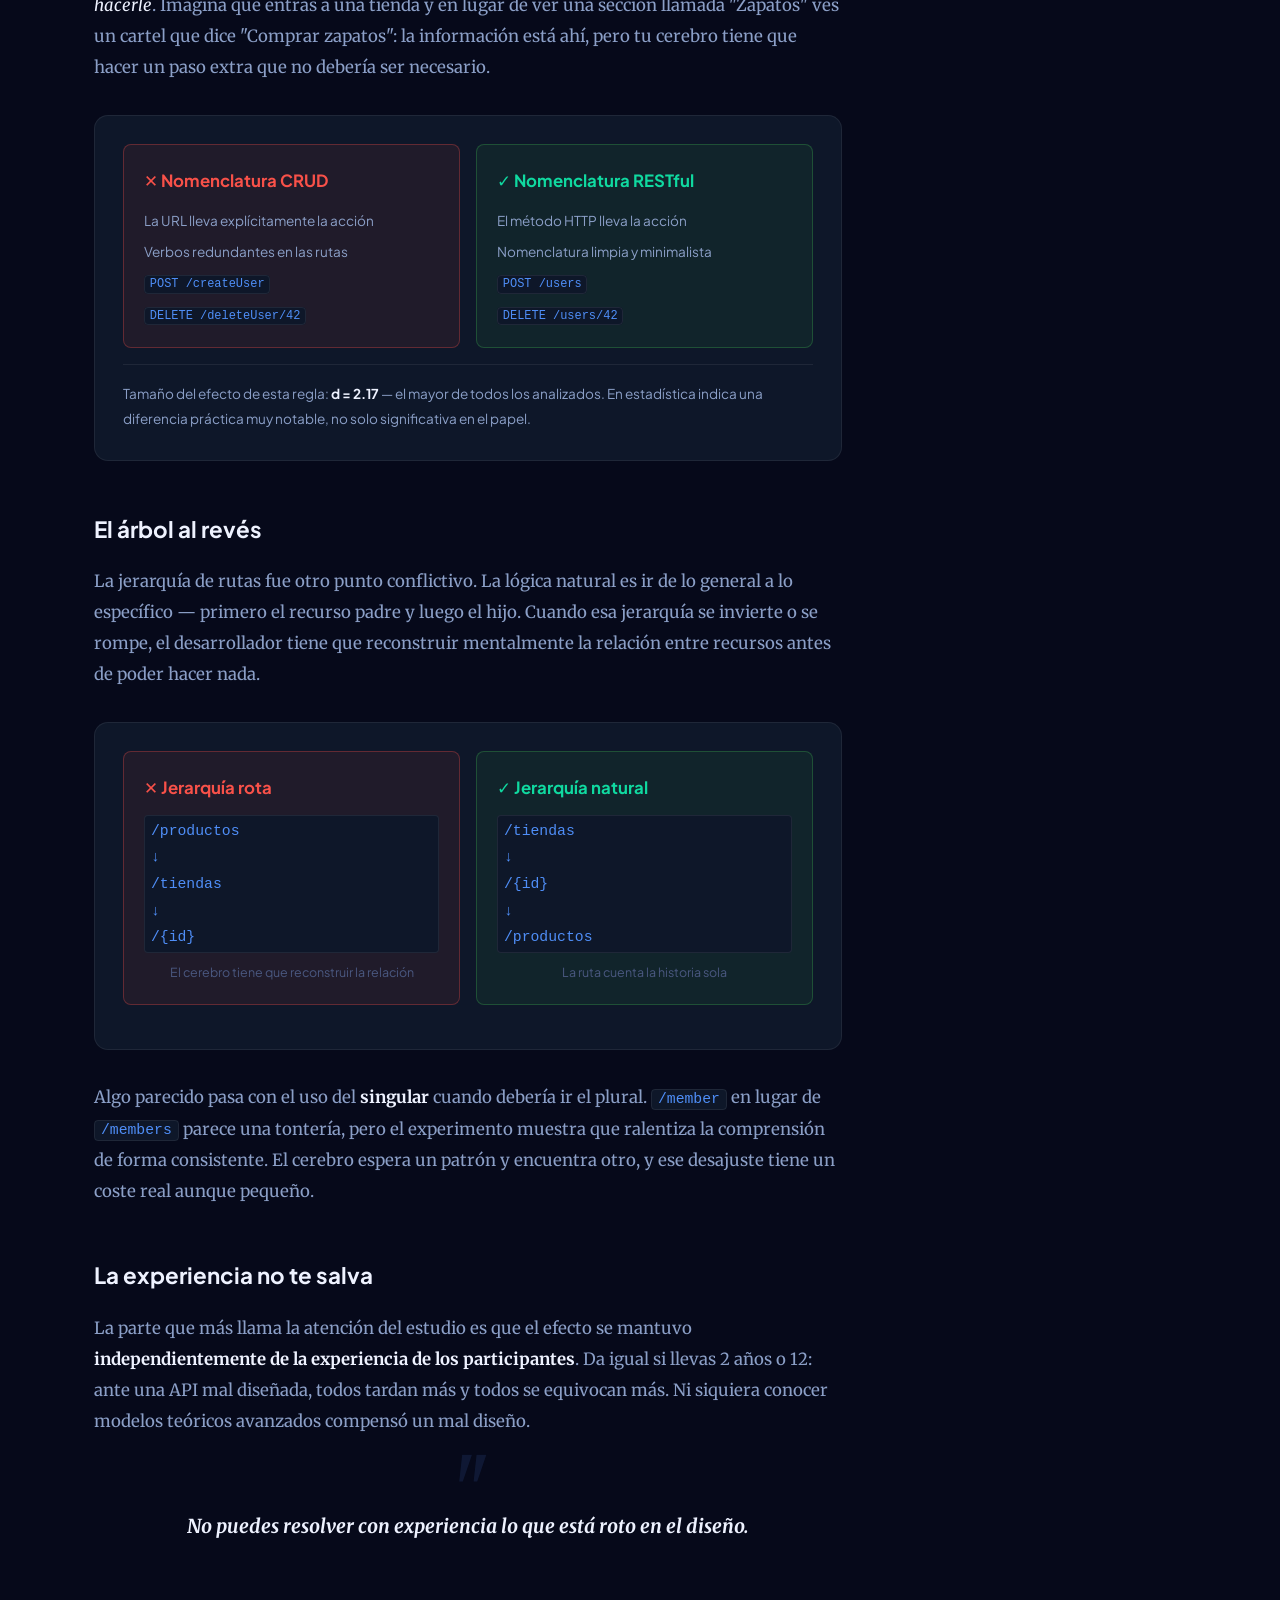
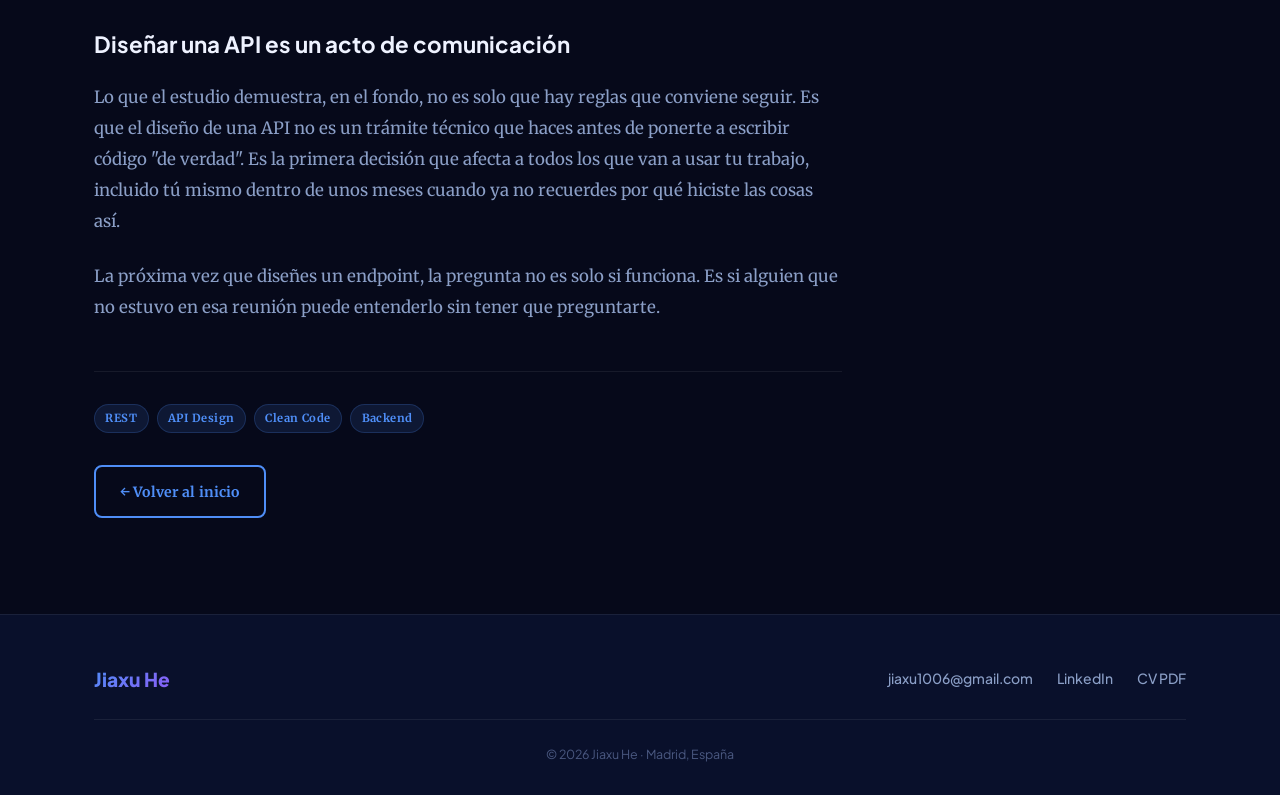
==== commit e80d55b1: "cambios la interfaz" ====
--- a/blog.html
+++ b/blog.html
@@ -7,8 +7,9 @@
   <link rel="stylesheet" href="css/style.css" />
   <link rel="stylesheet" href="css/blog.css" />
   <link rel="preconnect" href="https://fonts.googleapis.com" />
+  <link rel="preconnect" href="https://fonts.gstatic.com" crossorigin />
   <link
-    href="https://fonts.googleapis.com/css2?family=Inter:wght@300;400;500;600;700&family=Merriweather:ital,wght@0,400;0,700;1,400&display=swap"
+    href="https://fonts.googleapis.com/css2?family=Plus+Jakarta+Sans:ital,wght@0,300;0,400;0,500;0,600;0,700;0,800;1,700&family=Merriweather:ital,wght@0,400;0,700;1,400&display=swap"
     rel="stylesheet"
   />
 </head>
--- a/css/style.css
+++ b/css/style.css
@@ -1,31 +1,40 @@
 /* ================================================
-   JIAXU HE — CV WEB
-   style.css · Estilos globales + index
+   JIAXU HE — CV WEB · REDESIGN 2026
+   style.css
    ================================================ */
 
 /* ── Variables ─────────────────────────────────── */
 :root {
-  --bg:            #0d1117;
-  --bg-alt:        #161b22;
-  --surface:       #1c2433;
-  --surface-hover: #243044;
-  --border:        #30363d;
-  --accent:        #58a6ff;
-  --accent-dim:    #1f3a6e;
-  --accent-hover:  #79b8ff;
-  --green:         #3fb950;
-  --text:          #e6edf3;
-  --text-muted:    #8b949e;
-  --text-dim:      #6e7681;
-
-  --font-sans: 'Inter', system-ui, -apple-system, sans-serif;
+  --bg:            #06091a;
+  --bg-alt:        #09102b;
+  --surface:       #0e1729;
+  --surface-2:     #152040;
+  --border:        rgba(255,255,255,0.07);
+  --border-bright: rgba(255,255,255,0.15);
+
+  --accent:        #4f8ef7;
+  --accent-2:      #8b5cf6;
+  --accent-dim:    rgba(79,142,247,0.12);
+  --accent-hover:  #7aaeff;
+  --accent-glow:   rgba(79,142,247,0.35);
+  --green:         #10d9a0;
+  --green-dim:     rgba(16,217,160,0.1);
+
+  --text:          #eef2ff;
+  --text-muted:    #8b9fc7;
+  --text-dim:      #4a5880;
+
+  --font-sans: 'Plus Jakarta Sans', 'Inter', system-ui, sans-serif;
   --font-mono: 'JetBrains Mono', 'Fira Code', monospace;
 
-  --max-w:  1100px;
-  --r:      10px;
-  --r-sm:   6px;
-  --shadow: 0 4px 24px rgba(0,0,0,0.4);
-  --tr:     0.18s ease;
+  --max-w:  1140px;
+  --r:      14px;
+  --r-sm:   8px;
+  --r-lg:   20px;
+  --shadow: 0 8px 40px rgba(0,0,0,0.6);
+  --tr:     0.22s ease;
+
+  --grad-accent: linear-gradient(135deg, var(--accent) 0%, var(--accent-2) 100%);
 }
 
 /* ── Reset ──────────────────────────────────────── */
@@ -38,75 +47,97 @@
   color: var(--text);
   line-height: 1.7;
   font-size: 1rem;
+  overflow-x: hidden;
+}
+
+/* Dot grid background */
+body::before {
+  content: '';
+  position: fixed;
+  inset: 0;
+  background-image: radial-gradient(circle, rgba(255,255,255,0.055) 1px, transparent 1px);
+  background-size: 28px 28px;
+  pointer-events: none;
+  z-index: 0;
 }
 
 a { color: var(--accent); text-decoration: none; transition: color var(--tr); }
 a:hover { color: var(--accent-hover); }
-
 ul { list-style: none; }
-
 img { max-width: 100%; display: block; }
 
-/* ── Utilidades ─────────────────────────────────── */
+/* ── Utilities ──────────────────────────────────── */
 .container {
   max-width: var(--max-w);
   margin-inline: auto;
   padding-inline: 1.5rem;
-}
-
-.accent { color: var(--accent); }
-
-.section {
-  padding: 6rem 0;
-}
-
-.section-alt {
-  background: var(--bg-alt);
-}
+  position: relative;
+  z-index: 1;
+}
+
+.accent {
+  background: var(--grad-accent);
+  -webkit-background-clip: text;
+  -webkit-text-fill-color: transparent;
+  background-clip: text;
+}
+
+.section { padding: 7rem 0; position: relative; }
+
+.section-alt { background: var(--bg-alt); }
 
 .section-title {
-  font-size: clamp(1.5rem, 3vw, 2rem);
-  font-weight: 700;
-  margin-bottom: 1rem;
+  font-size: clamp(1.6rem, 3vw, 2.2rem);
+  font-weight: 800;
+  margin-bottom: 1.2rem;
   position: relative;
   display: inline-block;
+  letter-spacing: -0.025em;
 }
 
 .section-title::after {
   content: '';
   display: block;
   height: 3px;
-  width: 48px;
-  background: var(--accent);
+  width: 52px;
+  background: var(--grad-accent);
   border-radius: 2px;
-  margin-top: 0.5rem;
+  margin-top: 0.6rem;
 }
 
 .section-subtitle {
   color: var(--text-muted);
-  margin-bottom: 3rem;
+  margin-bottom: 3.5rem;
   max-width: 620px;
+  font-size: 1rem;
+  line-height: 1.75;
 }
 
 /* ── Botones ────────────────────────────────────── */
 .btn {
-  display: inline-block;
-  padding: 0.65rem 1.4rem;
+  display: inline-flex;
+  align-items: center;
+  gap: 0.45rem;
+  padding: 0.7rem 1.5rem;
   border-radius: var(--r-sm);
-  font-size: 0.9rem;
-  font-weight: 600;
+  font-size: 0.88rem;
+  font-weight: 700;
   cursor: pointer;
   transition: all var(--tr);
   border: 2px solid transparent;
+  letter-spacing: 0.01em;
+  white-space: nowrap;
 }
 
 .btn-primary {
-  background: var(--accent);
-  color: #0d1117;
+  background: var(--grad-accent);
+  color: #fff;
+  box-shadow: 0 4px 20px rgba(79,142,247,0.3);
 }
 .btn-primary:hover {
-  background: var(--accent-hover);
-  color: #0d1117;
+  color: #fff;
+  transform: translateY(-2px);
+  box-shadow: 0 8px 28px rgba(79,142,247,0.5);
 }
 
 .btn-outline {
@@ -116,7 +147,21 @@
 }
 .btn-outline:hover {
   background: var(--accent-dim);
+  border-color: var(--accent-hover);
   color: var(--accent-hover);
+  transform: translateY(-2px);
+}
+
+.btn-ghost {
+  color: var(--text-muted);
+  border-color: var(--border-bright);
+  background: transparent;
+}
+.btn-ghost:hover {
+  color: var(--text);
+  border-color: rgba(255,255,255,0.25);
+  background: var(--surface);
+  transform: translateY(-2px);
 }
 
 /* ── Navbar ─────────────────────────────────────── */
@@ -127,31 +172,40 @@
   display: flex;
   align-items: center;
   justify-content: space-between;
-  padding: 0 2rem;
+  padding: 0 2.5rem;
   height: 64px;
-  background: rgba(13,17,23,0.92);
-  backdrop-filter: blur(12px);
+  background: rgba(6,9,26,0.88);
+  backdrop-filter: blur(24px);
+  -webkit-backdrop-filter: blur(24px);
   border-bottom: 1px solid var(--border);
+  transition: box-shadow var(--tr);
+}
+
+.navbar.scrolled {
+  box-shadow: 0 4px 40px rgba(0,0,0,0.6);
 }
 
 .nav-logo {
   font-size: 1.2rem;
-  font-weight: 800;
-  color: var(--accent);
-  letter-spacing: 0.05em;
+  font-weight: 900;
+  background: var(--grad-accent);
+  -webkit-background-clip: text;
+  -webkit-text-fill-color: transparent;
+  background-clip: text;
+  letter-spacing: 0.06em;
 }
 
 .nav-links {
   display: flex;
   align-items: center;
-  gap: 0.25rem;
+  gap: 0.2rem;
 }
 
 .nav-links a {
-  padding: 0.4rem 0.75rem;
+  padding: 0.4rem 0.85rem;
   border-radius: var(--r-sm);
-  font-size: 0.875rem;
-  font-weight: 500;
+  font-size: 0.85rem;
+  font-weight: 600;
   color: var(--text-muted);
   transition: all var(--tr);
 }
@@ -159,17 +213,20 @@
 .nav-links a:hover,
 .nav-links a.nav-active {
   color: var(--text);
-  background: var(--surface);
+  background: rgba(255,255,255,0.06);
 }
 
 .nav-cta {
-  background: var(--accent) !important;
-  color: #0d1117 !important;
-  font-weight: 600 !important;
-  padding: 0.45rem 1rem !important;
+  background: var(--grad-accent) !important;
+  color: #fff !important;
+  -webkit-text-fill-color: #fff !important;
+  font-weight: 700 !important;
+  padding: 0.45rem 1.1rem !important;
+  box-shadow: 0 3px 16px rgba(79,142,247,0.35) !important;
 }
 .nav-cta:hover {
-  background: var(--accent-hover) !important;
+  transform: translateY(-1px);
+  box-shadow: 0 6px 22px rgba(79,142,247,0.5) !important;
 }
 
 .nav-toggle {
@@ -177,15 +234,40 @@
   background: none;
   border: none;
   color: var(--text);
-  font-size: 1.4rem;
+  font-size: 1.5rem;
   cursor: pointer;
+  padding: 0.25rem;
 }
 
 /* ── Hero ───────────────────────────────────────── */
 .hero {
-  padding-top: calc(64px + 5rem);
-  padding-bottom: 5rem;
-  background: radial-gradient(ellipse 80% 50% at 50% -10%, rgba(88,166,255,0.12), transparent);
+  padding-top: calc(64px + 6rem);
+  padding-bottom: 6rem;
+  position: relative;
+  overflow: hidden;
+}
+
+/* Ambient glow blobs */
+.hero::before {
+  content: '';
+  position: absolute;
+  top: -30%;
+  left: -5%;
+  width: 65%;
+  height: 140%;
+  background: radial-gradient(ellipse, rgba(79,142,247,0.11) 0%, transparent 65%);
+  pointer-events: none;
+}
+
+.hero::after {
+  content: '';
+  position: absolute;
+  top: 10%;
+  right: -10%;
+  width: 55%;
+  height: 110%;
+  background: radial-gradient(ellipse, rgba(139,92,246,0.08) 0%, transparent 65%);
+  pointer-events: none;
 }
 
 .hero-inner {
@@ -194,55 +276,103 @@
   padding-inline: 1.5rem;
   display: flex;
   align-items: center;
-  gap: 4rem;
-}
-
+  gap: 5rem;
+  position: relative;
+  z-index: 1;
+}
+
+/* Photo + animated ring */
 .hero-photo {
   flex-shrink: 0;
+  position: relative;
+}
+
+.hero-photo::before {
+  content: '';
+  position: absolute;
+  inset: -10px;
+  border-radius: 50%;
+  background: var(--grad-accent);
+  opacity: 0;
+  animation: photo-pulse 3s ease-in-out infinite;
+}
+
+@keyframes photo-pulse {
+  0%, 100% { opacity: 0.3; transform: scale(1); }
+  50%       { opacity: 0.6; transform: scale(1.05); }
 }
 
 .photo-placeholder {
-  width: 180px;
-  height: 180px;
+  width: 190px;
+  height: 190px;
   border-radius: 50%;
-  background: var(--accent-dim);
-  border: 3px solid var(--accent);
+  background: linear-gradient(var(--surface), var(--surface)) padding-box,
+              var(--grad-accent) border-box;
+  border: 3px solid transparent;
   display: flex;
   align-items: center;
   justify-content: center;
-  font-size: 2.5rem;
+  font-size: 2.8rem;
+  font-weight: 900;
+  color: var(--accent);
+  position: relative;
+  z-index: 1;
+  letter-spacing: 0.04em;
+  box-shadow: 0 0 60px rgba(79,142,247,0.2);
+}
+
+/* Hero text */
+.hero-eyebrow {
+  display: inline-flex;
+  align-items: center;
+  gap: 0.5rem;
+  color: var(--accent);
+  font-size: 0.82rem;
+  font-weight: 800;
+  letter-spacing: 0.2em;
+  text-transform: uppercase;
+  margin-bottom: 0.6rem;
+  opacity: 0.9;
+}
+
+.hero-eyebrow::before {
+  content: '';
+  display: block;
+  width: 20px;
+  height: 2px;
+  background: var(--grad-accent);
+  border-radius: 2px;
+}
+
+.hero-name {
+  font-size: clamp(3rem, 6vw, 4.8rem);
+  font-weight: 900;
+  line-height: 1.0;
+  margin-bottom: 0.6rem;
+  letter-spacing: -0.035em;
+  background: linear-gradient(140deg, #ffffff 30%, #b8ccf5 100%);
+  -webkit-background-clip: text;
+  -webkit-text-fill-color: transparent;
+  background-clip: text;
+}
+
+.hero-title {
+  font-size: clamp(1.05rem, 2.5vw, 1.35rem);
+  font-weight: 500;
+  color: var(--text-muted);
+  margin-bottom: 1.5rem;
+}
+
+.hero-title .accent {
   font-weight: 700;
-  color: var(--accent);
-  letter-spacing: 0.05em;
-}
-
-.hero-eyebrow {
-  color: var(--text-muted);
-  font-size: 0.9rem;
-  letter-spacing: 0.1em;
-  text-transform: uppercase;
-  margin-bottom: 0.25rem;
-}
-
-.hero-name {
-  font-size: clamp(2.5rem, 6vw, 4rem);
-  font-weight: 800;
-  line-height: 1.1;
-  margin-bottom: 0.5rem;
-}
-
-.hero-title {
-  font-size: clamp(1rem, 2.5vw, 1.4rem);
-  font-weight: 400;
-  color: var(--text-muted);
-  margin-bottom: 1.25rem;
 }
 
 .hero-bio {
   max-width: 560px;
   color: var(--text-muted);
-  margin-bottom: 2rem;
-  font-size: 1.0rem;
+  margin-bottom: 2.5rem;
+  font-size: 0.98rem;
+  line-height: 1.8;
 }
 
 .hero-actions {
@@ -253,29 +383,37 @@
 
 /* ── Barra de contacto ──────────────────────────── */
 .contact-bar {
-  background: var(--bg-alt);
   border-top: 1px solid var(--border);
   border-bottom: 1px solid var(--border);
-  padding: 1.25rem 0;
+  padding: 1.5rem 0;
+  background: rgba(14,23,41,0.6);
+  backdrop-filter: blur(8px);
+  position: relative;
+  z-index: 1;
 }
 
 .contact-items {
   display: flex;
   flex-wrap: wrap;
   justify-content: center;
-  gap: 1.5rem 3rem;
+  gap: 1.25rem 3rem;
 }
 
 .contact-item {
   display: flex;
   align-items: center;
-  gap: 0.5rem;
-  font-size: 0.9rem;
-  color: var(--text-muted);
-  transition: color var(--tr);
-}
-
-.contact-item:hover { color: var(--text); }
+  gap: 0.6rem;
+  font-size: 0.875rem;
+  font-weight: 500;
+  color: var(--text-muted);
+  transition: all var(--tr);
+  padding: 0.25rem 0;
+}
+
+.contact-item:hover {
+  color: var(--accent);
+  transform: translateY(-1px);
+}
 
 .icon {
   width: 16px;
@@ -283,88 +421,179 @@
   flex-shrink: 0;
 }
 
-/* ── Sobre mí ───────────────────────────────────── */
-.about-grid {
+/* ── Presentación ───────────────────────────────── */
+.pres-grid {
+  margin-top: 2.5rem;
   display: grid;
-  grid-template-columns: 1fr auto;
+  grid-template-columns: 1fr 280px;
   gap: 4rem;
   align-items: start;
-  margin-top: 2rem;
-}
-
-.about-text {
+}
+
+.pres-blocks {
   display: flex;
   flex-direction: column;
   gap: 1rem;
-  color: var(--text-muted);
-  max-width: 600px;
-}
-
-.about-text p { line-height: 1.8; }
-
-.inline-link {
+}
+
+.pres-block {
+  display: flex;
+  flex-direction: column;
+  gap: 0.6rem;
+  padding: 1.5rem 1.75rem;
+  background: var(--surface);
+  border: 1px solid var(--border);
+  border-radius: var(--r);
+  transition: all 0.25s ease;
+  position: relative;
+  overflow: hidden;
+}
+
+.pres-block::before {
+  content: '';
+  position: absolute;
+  left: 0; top: 0; bottom: 0;
+  width: 3px;
+  background: var(--grad-accent);
+  opacity: 0;
+  transition: opacity 0.25s ease;
+}
+
+.pres-block:hover {
+  border-color: var(--border-bright);
+  transform: translateX(5px);
+  box-shadow: 0 4px 24px rgba(0,0,0,0.3);
+}
+
+.pres-block:hover::before { opacity: 1; }
+
+.pres-block-label {
+  display: flex;
+  align-items: center;
+  gap: 0.5rem;
+  font-size: 0.73rem;
+  font-weight: 800;
+  letter-spacing: 0.12em;
+  text-transform: uppercase;
   color: var(--accent);
-  border-bottom: 1px solid var(--accent-dim);
-  transition: border-color var(--tr);
-}
-.inline-link:hover { border-color: var(--accent); }
-
-.about-stats {
+}
+
+.pres-block p {
+  color: var(--text-muted);
+  line-height: 1.75;
+  font-size: 0.96rem;
+}
+
+.pres-signature {
+  padding: 1.5rem 0 0.5rem;
+  border-top: 1px solid var(--border);
+  display: flex;
+  flex-direction: column;
+  gap: 0.25rem;
+}
+
+.signature-name {
+  font-size: 1.9rem;
+  font-weight: 900;
+  font-style: italic;
+  letter-spacing: -0.03em;
+  background: linear-gradient(135deg, #fff 0%, var(--accent) 100%);
+  -webkit-background-clip: text;
+  -webkit-text-fill-color: transparent;
+  background-clip: text;
+}
+
+.signature-role {
+  font-size: 0.82rem;
+  color: var(--text-muted);
+  letter-spacing: 0.06em;
+  font-weight: 500;
+}
+
+.pres-ctas {
+  display: flex;
+  flex-wrap: wrap;
+  gap: 0.75rem;
+  margin-top: 1.5rem;
+}
+
+.pres-stats {
   display: flex;
   flex-direction: column;
   gap: 1rem;
+  position: sticky;
+  top: 90px;
 }
 
 .stat-card {
   background: var(--surface);
   border: 1px solid var(--border);
   border-radius: var(--r);
-  padding: 1.25rem 1.5rem;
+  padding: 1.5rem;
   text-align: center;
-  min-width: 160px;
-  transition: border-color var(--tr);
-}
-.stat-card:hover { border-color: var(--accent); }
+  transition: all 0.25s ease;
+  position: relative;
+  overflow: hidden;
+}
+
+.stat-card:hover {
+  border-color: rgba(79,142,247,0.35);
+  transform: translateY(-4px);
+  box-shadow: 0 10px 36px rgba(79,142,247,0.15);
+}
 
 .stat-number {
   display: block;
-  font-size: 2.5rem;
-  font-weight: 800;
-  color: var(--accent);
+  font-size: 2.8rem;
+  font-weight: 900;
+  background: var(--grad-accent);
+  -webkit-background-clip: text;
+  -webkit-text-fill-color: transparent;
+  background-clip: text;
   line-height: 1;
-  margin-bottom: 0.35rem;
+  margin-bottom: 0.4rem;
 }
 
 .stat-label {
-  font-size: 0.82rem;
+  font-size: 0.77rem;
   color: var(--text-muted);
   text-transform: uppercase;
-  letter-spacing: 0.08em;
-}
-
-/* ── Timeline (Formación) ───────────────────────── */
+  letter-spacing: 0.1em;
+  font-weight: 700;
+}
+
+.stat-card--accent {
+  border: 1px solid rgba(79,142,247,0.3) !important;
+  background: linear-gradient(135deg, rgba(79,142,247,0.08), rgba(139,92,246,0.08));
+}
+.stat-card--accent .stat-number {
+  background: linear-gradient(135deg, var(--green), #34eca3);
+  -webkit-background-clip: text;
+  -webkit-text-fill-color: transparent;
+  background-clip: text;
+}
+
+/* ── Timeline ───────────────────────────────────── */
 .timeline {
-  margin-top: 2rem;
+  margin-top: 2.5rem;
   border-left: 2px solid var(--border);
-  padding-left: 2rem;
+  padding-left: 2.5rem;
   display: flex;
   flex-direction: column;
-  gap: 2rem;
-}
-
-.timeline-item {
-  position: relative;
-}
+  gap: 2.5rem;
+}
+
+.timeline-item { position: relative; }
 
 .timeline-dot {
   position: absolute;
-  left: calc(-2rem - 7px);
-  top: 6px;
-  width: 14px;
-  height: 14px;
+  left: calc(-2.5rem - 9px);
+  top: 5px;
+  width: 18px;
+  height: 18px;
   border-radius: 50%;
-  background: var(--accent);
-  border: 2px solid var(--bg-alt);
+  background: var(--grad-accent);
+  box-shadow: 0 0 0 4px var(--bg-alt), 0 0 16px var(--accent-glow);
 }
 
 .timeline-header {
@@ -377,32 +606,37 @@
 
 .timeline-header h3 {
   font-size: 1.15rem;
-  font-weight: 600;
+  font-weight: 700;
+  letter-spacing: -0.015em;
 }
 
 .timeline-date {
-  font-size: 0.82rem;
+  font-size: 0.77rem;
+  font-weight: 700;
   color: var(--accent);
   background: var(--accent-dim);
-  padding: 0.2rem 0.6rem;
+  padding: 0.2rem 0.75rem;
   border-radius: 20px;
   white-space: nowrap;
+  border: 1px solid rgba(79,142,247,0.2);
 }
 
 .timeline-institution {
   font-size: 0.9rem;
-  color: var(--text-muted);
-  margin: 0.25rem 0 0.75rem;
+  color: var(--accent);
+  margin: 0.3rem 0 0.8rem;
+  font-weight: 600;
 }
 
 .timeline-desc {
   color: var(--text-muted);
   font-size: 0.95rem;
+  line-height: 1.75;
 }
 
 /* ── Proyectos ──────────────────────────────────── */
 .projects-grid {
-  margin-top: 2rem;
+  margin-top: 2.5rem;
   display: grid;
   grid-template-columns: repeat(auto-fit, minmax(480px, 1fr));
   gap: 1.5rem;
@@ -411,103 +645,154 @@
 .project-card {
   background: var(--surface);
   border: 1px solid var(--border);
-  border-radius: var(--r);
-  padding: 1.75rem;
+  border-radius: var(--r-lg);
+  padding: 2rem;
   display: flex;
   flex-direction: column;
-  gap: 1rem;
-  transition: border-color var(--tr), transform var(--tr), box-shadow var(--tr);
+  gap: 1.1rem;
+  transition: all 0.3s ease;
+  position: relative;
+  overflow: hidden;
+}
+
+/* Top accent line on hover */
+.project-card::before {
+  content: '';
+  position: absolute;
+  top: 0; left: 0; right: 0;
+  height: 3px;
+  background: var(--grad-accent);
+  opacity: 0;
+  transition: opacity 0.3s ease;
 }
 
 .project-card:hover {
-  border-color: var(--accent);
-  transform: translateY(-3px);
-  box-shadow: 0 8px 32px rgba(88,166,255,0.12);
-}
+  border-color: rgba(79,142,247,0.3);
+  transform: translateY(-6px);
+  box-shadow: 0 14px 44px rgba(79,142,247,0.12), 0 4px 20px rgba(0,0,0,0.5);
+}
+
+.project-card:hover::before { opacity: 1; }
 
 .project-header {
   display: flex;
   align-items: flex-start;
-  gap: 1rem;
+  gap: 1.1rem;
 }
 
 .project-icon {
-  font-size: 1.5rem;
-  line-height: 1;
+  width: 48px;
+  height: 48px;
+  border-radius: var(--r-sm);
+  background: var(--accent-dim);
+  border: 1px solid rgba(79,142,247,0.2);
+  display: flex;
+  align-items: center;
+  justify-content: center;
+  font-size: 1.3rem;
   flex-shrink: 0;
-  margin-top: 2px;
 }
 
 .project-meta {
   display: flex;
   flex-direction: column;
-  gap: 0.25rem;
+  gap: 0.3rem;
 }
 
 .project-meta h3 {
   font-size: 1.05rem;
-  font-weight: 600;
+  font-weight: 700;
   line-height: 1.3;
+  letter-spacing: -0.01em;
 }
 
 .project-tech-badge {
-  font-size: 0.75rem;
+  font-size: 0.7rem;
+  font-weight: 800;
   color: var(--green);
-  background: rgba(63,185,80,0.12);
-  border: 1px solid rgba(63,185,80,0.3);
-  padding: 0.15rem 0.5rem;
+  background: var(--green-dim);
+  border: 1px solid rgba(16,217,160,0.2);
+  padding: 0.15rem 0.55rem;
   border-radius: 20px;
   align-self: flex-start;
+  letter-spacing: 0.06em;
+  text-transform: uppercase;
 }
 
 .project-bullets {
-  list-style: disc;
-  padding-left: 1.2rem;
+  list-style: none;
+  padding-left: 0;
   display: flex;
   flex-direction: column;
-  gap: 0.4rem;
+  gap: 0.5rem;
   color: var(--text-muted);
   font-size: 0.9rem;
   flex: 1;
 }
 
+.project-bullets li {
+  padding-left: 1.1rem;
+  position: relative;
+  line-height: 1.6;
+}
+
+.project-bullets li::before {
+  content: '›';
+  position: absolute;
+  left: 0;
+  color: var(--accent);
+  font-weight: 700;
+  font-size: 1.1rem;
+  line-height: 1.4;
+}
+
 .project-tags {
   display: flex;
   flex-wrap: wrap;
   gap: 0.4rem;
-  margin-top: auto;
+  padding-top: 0.75rem;
+  border-top: 1px solid var(--border);
 }
 
 .tag {
-  font-size: 0.75rem;
-  font-weight: 500;
+  font-size: 0.7rem;
+  font-weight: 700;
   color: var(--accent);
   background: var(--accent-dim);
-  padding: 0.15rem 0.55rem;
+  padding: 0.2rem 0.65rem;
   border-radius: 20px;
-  border: 1px solid rgba(88,166,255,0.25);
+  border: 1px solid rgba(79,142,247,0.2);
+  letter-spacing: 0.04em;
+  transition: all var(--tr);
+}
+
+.tag:hover {
+  background: rgba(79,142,247,0.2);
+  border-color: rgba(79,142,247,0.4);
 }
 
 /* ── Habilidades ────────────────────────────────── */
 .skills-layout {
-  margin-top: 2rem;
-  display: flex;
-  flex-direction: column;
-  gap: 2.5rem;
-}
-
-.skills-group { display: flex; flex-direction: column; gap: 1rem; }
+  margin-top: 2.5rem;
+  display: grid;
+  grid-template-columns: 2fr 1fr 1fr;
+  gap: 3rem;
+}
+
+.skills-group { display: flex; flex-direction: column; gap: 1.1rem; }
 
 .skills-group-title {
-  font-size: 1rem;
-  font-weight: 600;
-  color: var(--text-muted);
-  display: flex;
-  align-items: center;
-  gap: 0.5rem;
-}
-
-.skills-group-icon { font-size: 1.1rem; }
+  font-size: 0.78rem;
+  font-weight: 800;
+  color: var(--text-muted);
+  display: flex;
+  align-items: center;
+  gap: 0.6rem;
+  letter-spacing: 0.12em;
+  text-transform: uppercase;
+}
+
+.skills-group-icon { font-size: 1.05rem; }
 
 .skill-pills {
   display: flex;
@@ -516,75 +801,180 @@
 }
 
 .pill {
-  padding: 0.4rem 0.9rem;
+  padding: 0.45rem 1rem;
   border-radius: 20px;
-  font-size: 0.875rem;
-  font-weight: 500;
+  font-size: 0.84rem;
+  font-weight: 600;
   border: 1px solid transparent;
-}
+  transition: all 0.2s ease;
+  cursor: default;
+}
+
+.pill:hover { transform: translateY(-2px); }
 
 .pill-tech {
   background: var(--accent-dim);
   color: var(--accent);
-  border-color: rgba(88,166,255,0.3);
+  border-color: rgba(79,142,247,0.25);
+}
+.pill-tech:hover {
+  background: rgba(79,142,247,0.2);
+  box-shadow: 0 4px 14px rgba(79,142,247,0.18);
 }
 
 .pill-soft {
-  background: rgba(63,185,80,0.1);
+  background: var(--green-dim);
   color: var(--green);
-  border-color: rgba(63,185,80,0.3);
-}
+  border-color: rgba(16,217,160,0.25);
+}
+.pill-soft:hover { box-shadow: 0 4px 14px rgba(16,217,160,0.18); }
 
 .pill-lang {
-  background: rgba(188,140,255,0.1);
-  color: #bc8cff;
-  border-color: rgba(188,140,255,0.3);
+  background: rgba(139,92,246,0.1);
+  color: #b78cf5;
+  border-color: rgba(139,92,246,0.25);
+}
+.pill-lang:hover { box-shadow: 0 4px 14px rgba(139,92,246,0.18); }
+
+/* ── CV & Recursos ──────────────────────────────── */
+.cv-resources-grid {
+  margin-top: 2.5rem;
+  display: grid;
+  grid-template-columns: repeat(3, 1fr);
+  gap: 1.5rem;
+}
+
+.cv-resource-card {
+  background: var(--surface);
+  border: 1px solid var(--border);
+  border-radius: var(--r-lg);
+  padding: 2rem 1.75rem;
+  display: flex;
+  flex-direction: column;
+  gap: 1rem;
+  transition: all 0.3s ease;
+  position: relative;
+  overflow: hidden;
+}
+
+.cv-resource-card:not(.cv-resource-card--pending):hover {
+  border-color: rgba(79,142,247,0.35);
+  transform: translateY(-6px);
+  box-shadow: 0 14px 44px rgba(79,142,247,0.14);
+}
+
+.cv-resource-card--pending { opacity: 0.55; }
+
+.cv-resource-icon {
+  width: 56px;
+  height: 56px;
+  border-radius: var(--r);
+  display: flex;
+  align-items: center;
+  justify-content: center;
+  border: 1px solid transparent;
+}
+
+.cv-resource-icon svg { width: 28px; height: 28px; }
+
+.cv-resource-icon--blue   { background: var(--accent-dim);               color: var(--accent); border-color: rgba(79,142,247,0.2); }
+.cv-resource-icon--purple { background: rgba(139,92,246,0.1);            color: #b78cf5;       border-color: rgba(139,92,246,0.2); }
+.cv-resource-icon--green  { background: var(--green-dim);                color: var(--green);  border-color: rgba(16,217,160,0.2); }
+
+.cv-resource-card h3 { font-size: 1.05rem; font-weight: 700; letter-spacing: -0.01em; }
+
+.cv-resource-card p {
+  font-size: 0.875rem;
+  color: var(--text-muted);
+  line-height: 1.65;
+  flex: 1;
+}
+
+.cv-pending-badge {
+  position: absolute;
+  top: 1rem;
+  right: 1rem;
+  font-size: 0.66rem;
+  font-weight: 800;
+  letter-spacing: 0.1em;
+  text-transform: uppercase;
+  color: var(--text-dim);
+  background: var(--bg);
+  border: 1px solid var(--border-bright);
+  padding: 0.15rem 0.55rem;
+  border-radius: 20px;
+}
+
+.cv-resource-card .btn[disabled] {
+  opacity: 0.45;
+  cursor: not-allowed;
+  pointer-events: none;
 }
 
 /* ── Blog teaser ────────────────────────────────── */
 .blog-preview-card {
-  margin-top: 2rem;
+  margin-top: 2.5rem;
   background: var(--surface);
   border: 1px solid var(--border);
-  border-radius: var(--r);
-  padding: 2rem;
-  max-width: 680px;
-  transition: border-color var(--tr);
-}
-
-.blog-preview-card:hover { border-color: var(--accent); }
+  border-radius: var(--r-lg);
+  padding: 2.25rem;
+  max-width: 720px;
+  transition: all 0.3s ease;
+  position: relative;
+  overflow: hidden;
+}
+
+/* Gradient top bar always visible */
+.blog-preview-card::before {
+  content: '';
+  position: absolute;
+  top: 0; left: 0; right: 0;
+  height: 3px;
+  background: var(--grad-accent);
+}
+
+.blog-preview-card:hover {
+  border-color: rgba(79,142,247,0.3);
+  transform: translateY(-4px);
+  box-shadow: 0 12px 40px rgba(79,142,247,0.12);
+}
 
 .blog-tag {
   display: inline-block;
-  font-size: 0.75rem;
-  font-weight: 600;
+  font-size: 0.7rem;
+  font-weight: 800;
   color: var(--accent);
   background: var(--accent-dim);
-  padding: 0.2rem 0.6rem;
+  padding: 0.2rem 0.7rem;
   border-radius: 20px;
-  margin-bottom: 0.75rem;
-  letter-spacing: 0.05em;
+  margin-bottom: 0.9rem;
+  letter-spacing: 0.08em;
   text-transform: uppercase;
+  border: 1px solid rgba(79,142,247,0.2);
 }
 
 .blog-preview-card h3 {
-  font-size: 1.2rem;
+  font-size: 1.25rem;
   font-weight: 700;
-  margin-bottom: 0.75rem;
+  margin-bottom: 0.85rem;
   line-height: 1.4;
+  letter-spacing: -0.015em;
 }
 
 .blog-preview-card p {
   color: var(--text-muted);
-  margin-bottom: 1.5rem;
+  margin-bottom: 1.75rem;
   font-size: 0.95rem;
+  line-height: 1.75;
 }
 
 /* ── Footer ─────────────────────────────────────── */
 .footer {
   background: var(--bg-alt);
   border-top: 1px solid var(--border);
-  padding: 2.5rem 0;
+  padding: 3rem 0 2rem;
+  position: relative;
+  z-index: 1;
 }
 
 .footer-content {
@@ -593,13 +983,18 @@
   justify-content: space-between;
   flex-wrap: wrap;
   gap: 1rem;
-  margin-bottom: 1rem;
+  margin-bottom: 1.5rem;
+  padding-bottom: 1.5rem;
+  border-bottom: 1px solid var(--border);
 }
 
 .footer-name {
-  font-weight: 700;
-  font-size: 1.1rem;
-  color: var(--accent);
+  font-weight: 900;
+  font-size: 1.2rem;
+  background: var(--grad-accent);
+  -webkit-background-clip: text;
+  -webkit-text-fill-color: transparent;
+  background-clip: text;
 }
 
 .footer-links {
@@ -609,26 +1004,80 @@
 
 .footer-links a {
   font-size: 0.875rem;
-  color: var(--text-muted);
-}
-.footer-links a:hover { color: var(--text); }
+  font-weight: 500;
+  color: var(--text-muted);
+  transition: color var(--tr);
+}
+.footer-links a:hover { color: var(--accent); }
 
 .footer-copy {
-  font-size: 0.8rem;
+  font-size: 0.78rem;
   color: var(--text-dim);
   text-align: center;
 }
 
+/* ── Scroll Reveal ──────────────────────────────── */
+.reveal {
+  opacity: 0;
+  transform: translateY(30px);
+  transition: opacity 0.65s ease, transform 0.65s ease;
+}
+.reveal.visible {
+  opacity: 1;
+  transform: translateY(0);
+}
+.reveal-d1 { transition-delay: 0.08s; }
+.reveal-d2 { transition-delay: 0.16s; }
+.reveal-d3 { transition-delay: 0.24s; }
+.reveal-d4 { transition-delay: 0.32s; }
+
 /* ── Responsive ─────────────────────────────────── */
+@media (max-width: 960px) {
+  .skills-layout { grid-template-columns: 1fr 1fr; }
+}
+
+@media (max-width: 900px) {
+  .projects-grid { grid-template-columns: 1fr; }
+  .cv-resources-grid { grid-template-columns: 1fr; }
+}
+
 @media (max-width: 860px) {
-  .hero-inner { flex-direction: column; text-align: center; gap: 2rem; }
+  .hero-inner { flex-direction: column; text-align: center; gap: 2.5rem; }
+  .hero-eyebrow { justify-content: center; }
   .hero-actions { justify-content: center; }
-  .about-grid { grid-template-columns: 1fr; }
-  .about-stats { flex-direction: row; flex-wrap: wrap; justify-content: center; }
-  .projects-grid { grid-template-columns: 1fr; }
-
+  .hero-bio { margin-inline: auto; }
+  .pres-grid { grid-template-columns: 1fr; }
+  .pres-stats {
+    position: static;
+    flex-direction: row;
+    flex-wrap: wrap;
+    justify-content: center;
+  }
+  .pres-ctas { justify-content: center; }
+  .pres-signature { align-items: center; }
+  .skills-layout { grid-template-columns: 1fr; }
   .nav-links { display: none; }
   .nav-toggle { display: block; }
+}
+
+@media (max-width: 640px) {
+  .nav-links.open {
+    display: flex;
+    flex-direction: column;
+    position: fixed;
+    top: 64px;
+    left: 0;
+    right: 0;
+    background: rgba(6,9,26,0.97);
+    backdrop-filter: blur(24px);
+    padding: 1rem 1.5rem 1.5rem;
+    border-bottom: 1px solid var(--border);
+    gap: 0.2rem;
+  }
+  .nav-links.open a {
+    padding: 0.6rem 0.8rem;
+    font-size: 0.95rem;
+  }
 }
 
 @media (max-width: 540px) {
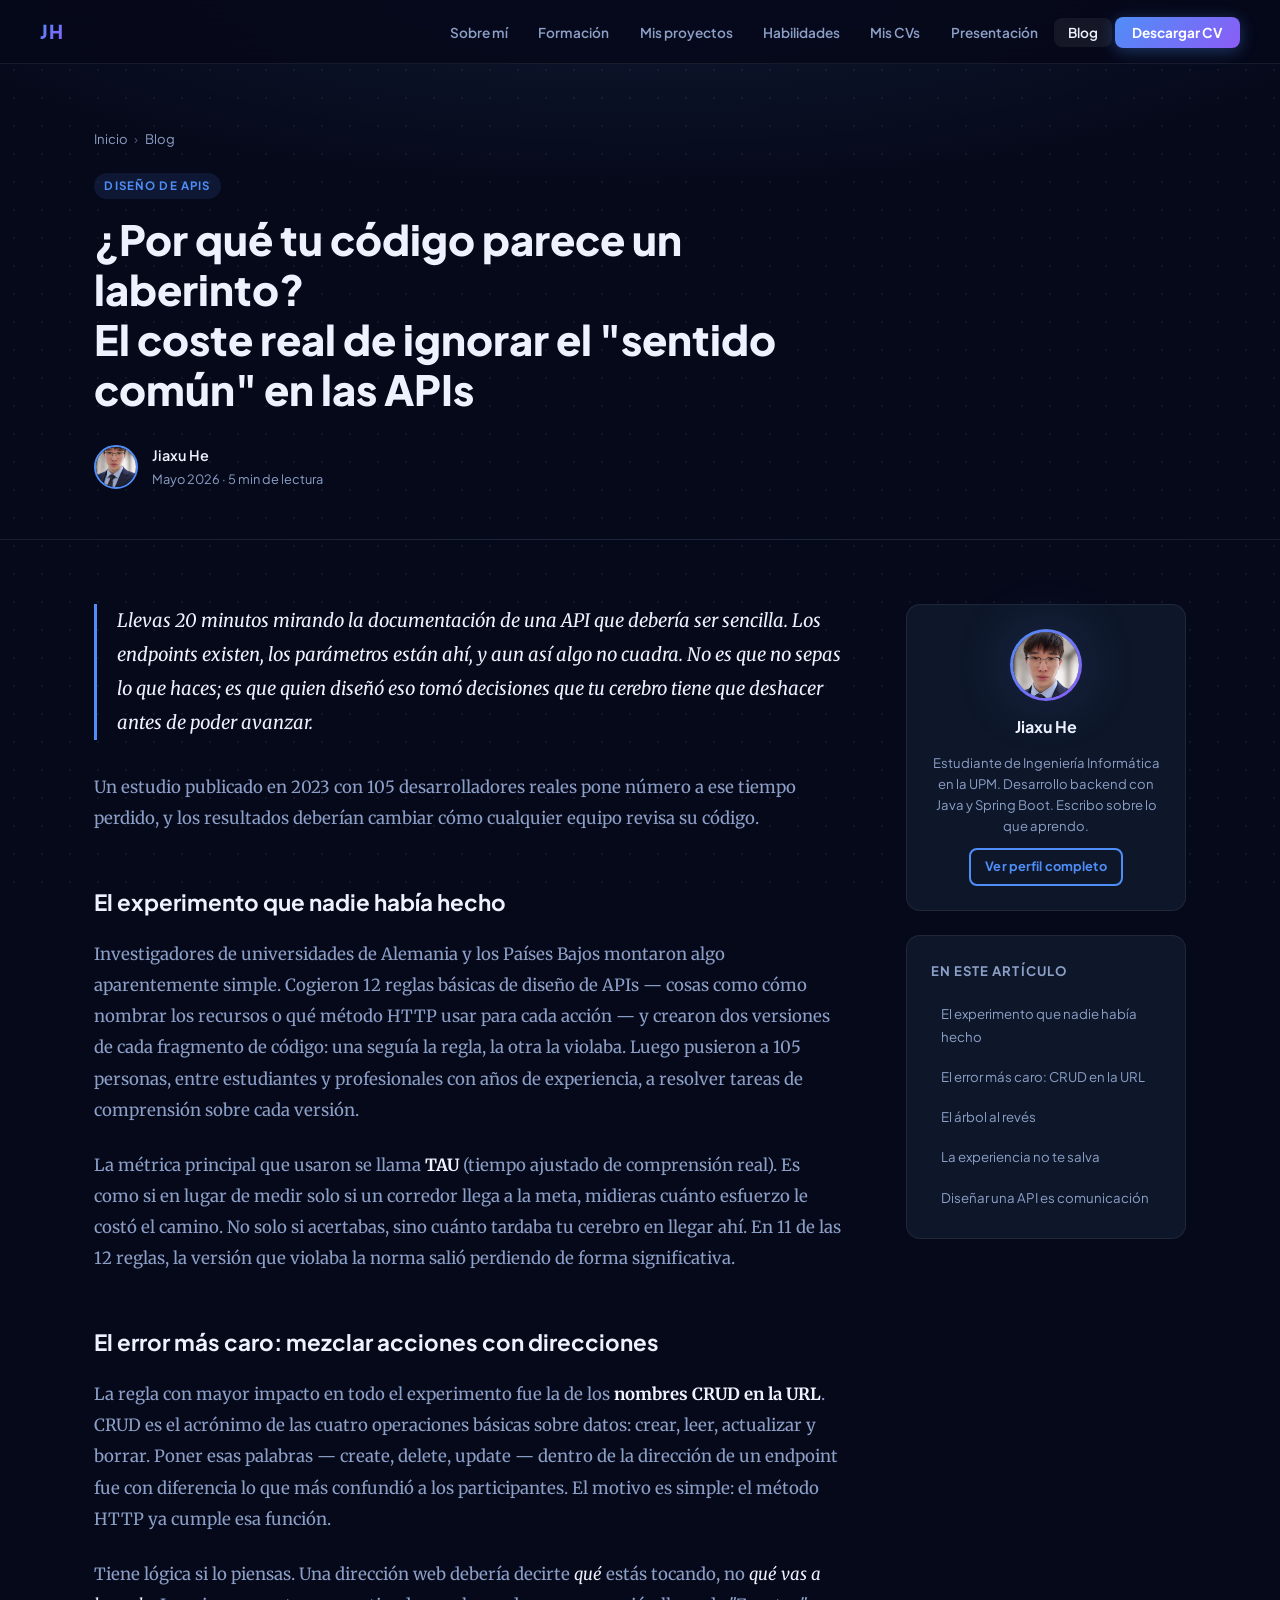
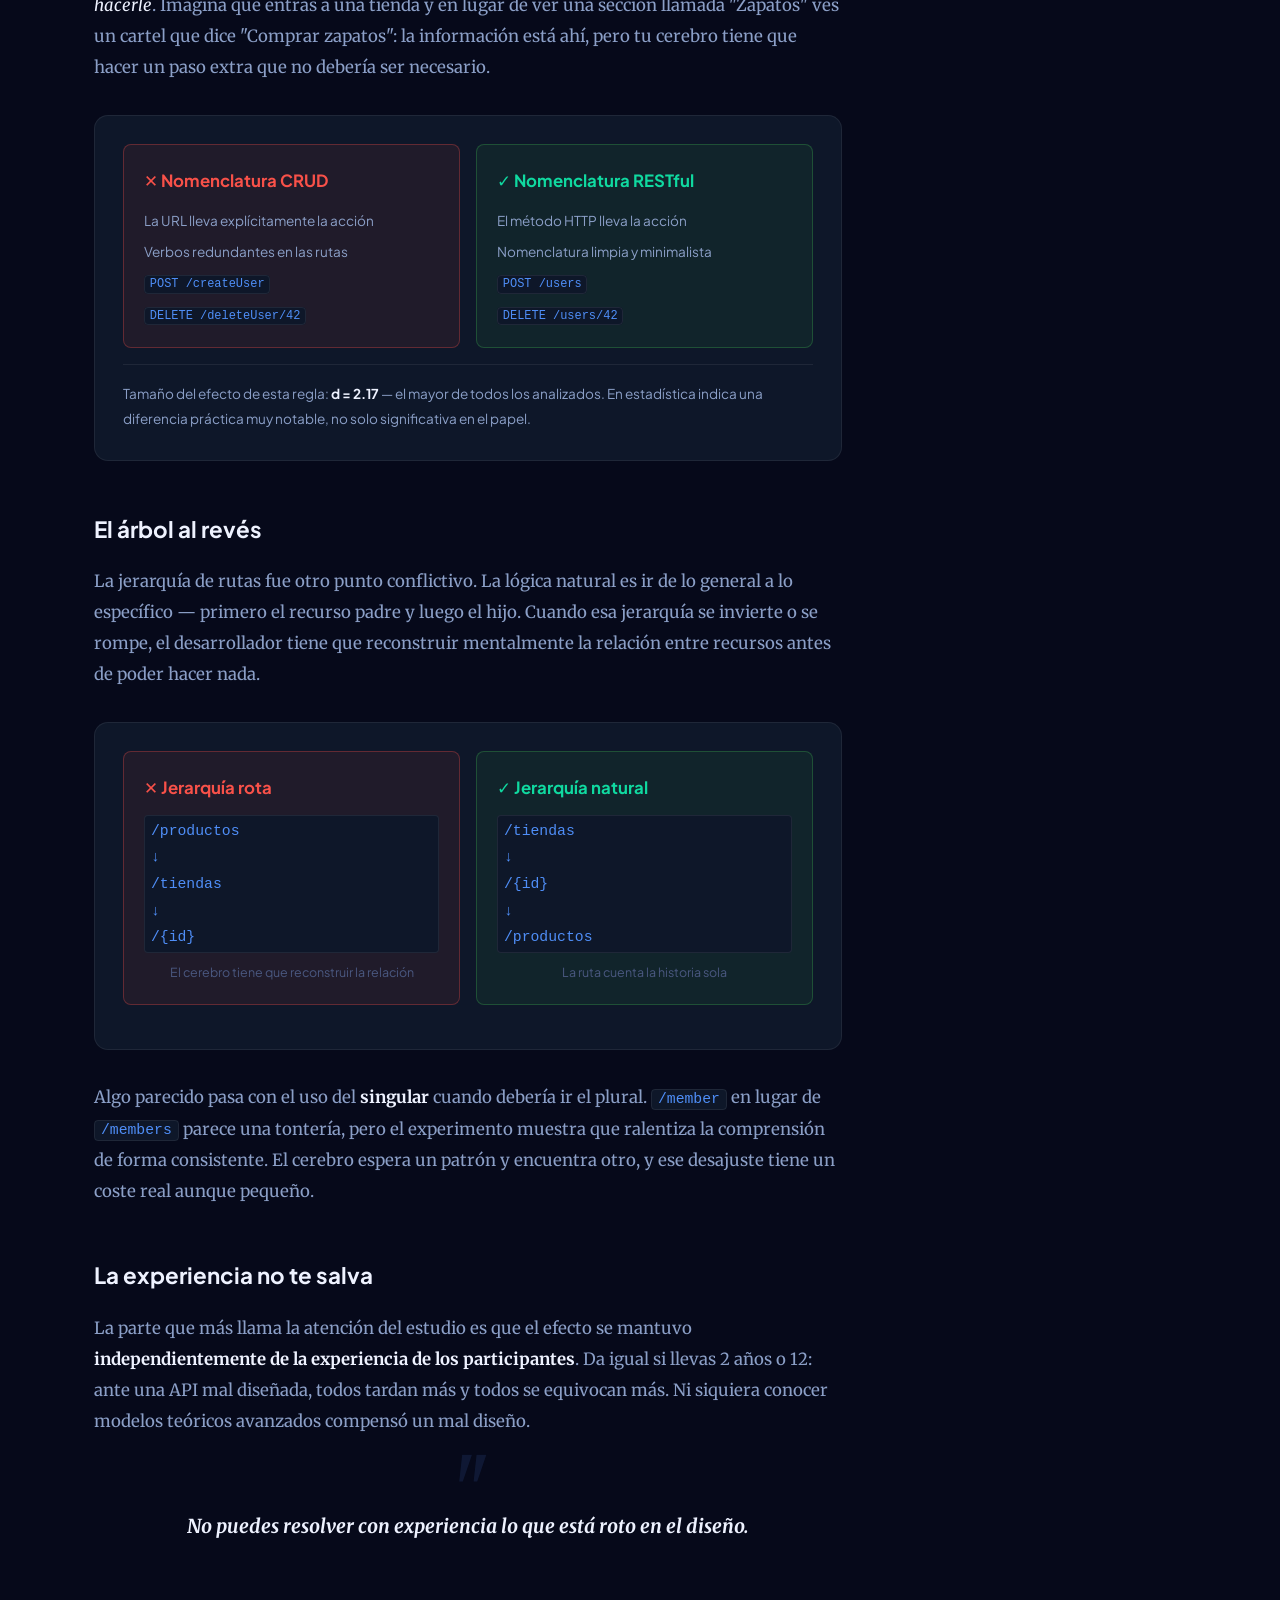
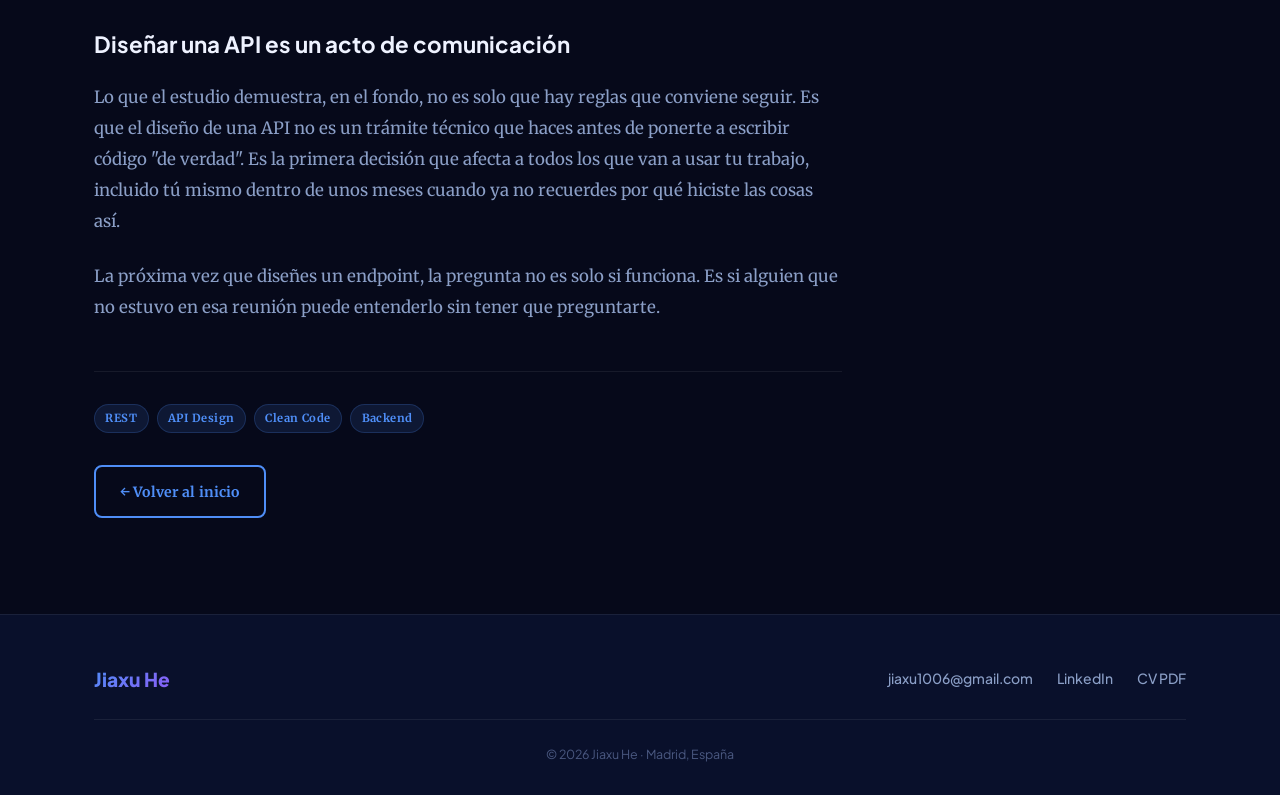
==== commit f8553c0b: "cambios finales" ====
--- a/blog.html
+++ b/blog.html
@@ -22,10 +22,12 @@
     <a href="index.html" class="nav-logo">JH</a>
     <button class="nav-toggle" aria-label="Abrir menú">&#9776;</button>
     <ul class="nav-links">
-      <li><a href="index.html#sobre-mi">Sobre mí</a></li>
+      <li><a href="index.html#presentacion">Sobre mí</a></li>
       <li><a href="index.html#formacion">Formación</a></li>
-      <li><a href="index.html#proyectos">Proyectos</a></li>
+      <li><a href="index.html#proyectos">Mis proyectos</a></li>
       <li><a href="index.html#habilidades">Habilidades</a></li>
+      <li><a href="index.html#cv-recursos">Mis CVs</a></li>
+      <li><a href="index.html#presentacion-pro">Presentación</a></li>
       <li><a href="blog.html" class="nav-active">Blog</a></li>
       <li>
         <a href="resources/JiaxuHe_CVTradicional.pdf" class="nav-cta" download>
@@ -51,9 +53,7 @@
         El coste real de ignorar el "sentido común" en las APIs
       </h1>
       <div class="blog-meta">
-        <img class="blog-author-avatar" src="resources/foto.jpg" alt="Jiaxu He"
-             onerror="this.style.display='none'; this.nextElementSibling.style.display='flex'" />
-        <div class="blog-author-fallback" style="display:none">JH</div>
+        <img class="blog-author-avatar" src="resources/perfillnkd.png" alt="Jiaxu He" />
         <div class="blog-meta-text">
           <span class="blog-author-name">Jiaxu He</span>
           <span class="blog-date">Mayo 2026 · 5 min de lectura</span>
@@ -235,7 +235,7 @@
         <aside class="blog-sidebar">
           <div class="sidebar-card">
             <div class="sidebar-author-photo">
-              <div class="photo-placeholder photo-placeholder--sm">JH</div>
+              <img src="resources/perfillnkd.png" alt="Jiaxu He" class="photo-placeholder photo-placeholder--sm" style="object-fit:cover;object-position:center top;" />
             </div>
             <h3 class="sidebar-author-name">Jiaxu He</h3>
             <p class="sidebar-author-bio">
--- a/css/style.css
+++ b/css/style.css
@@ -302,6 +302,21 @@
   50%       { opacity: 0.6; transform: scale(1.05); }
 }
 
+.hero-photo-img {
+  width: 190px;
+  height: 190px;
+  border-radius: 50%;
+  object-fit: cover;
+  object-position: center top;
+  background: linear-gradient(var(--surface), var(--surface)) padding-box,
+              var(--grad-accent) border-box;
+  border: 3px solid transparent;
+  box-shadow: 0 0 60px rgba(79,142,247,0.2);
+  position: relative;
+  z-index: 1;
+  display: block;
+}
+
 .photo-placeholder {
   width: 190px;
   height: 190px;
@@ -840,8 +855,12 @@
 .cv-resources-grid {
   margin-top: 2.5rem;
   display: grid;
-  grid-template-columns: repeat(3, 1fr);
+  grid-template-columns: repeat(auto-fit, minmax(280px, 1fr));
   gap: 1.5rem;
+}
+
+.cv-resources-grid--two {
+  max-width: 720px;
 }
 
 .cv-resource-card {
@@ -877,9 +896,10 @@
 
 .cv-resource-icon svg { width: 28px; height: 28px; }
 
-.cv-resource-icon--blue   { background: var(--accent-dim);               color: var(--accent); border-color: rgba(79,142,247,0.2); }
-.cv-resource-icon--purple { background: rgba(139,92,246,0.1);            color: #b78cf5;       border-color: rgba(139,92,246,0.2); }
-.cv-resource-icon--green  { background: var(--green-dim);                color: var(--green);  border-color: rgba(16,217,160,0.2); }
+.cv-resource-icon--blue     { background: var(--accent-dim);          color: var(--accent); border-color: rgba(79,142,247,0.2); }
+.cv-resource-icon--purple   { background: rgba(139,92,246,0.1);        color: #b78cf5;       border-color: rgba(139,92,246,0.2); }
+.cv-resource-icon--green    { background: var(--green-dim);            color: var(--green);  border-color: rgba(16,217,160,0.2); }
+.cv-resource-icon--linkedin { background: rgba(10,102,194,0.12);       color: #3b8ed4;       border-color: rgba(10,102,194,0.25); }
 
 .cv-resource-card h3 { font-size: 1.05rem; font-weight: 700; letter-spacing: -0.01em; }
 
@@ -911,6 +931,86 @@
   pointer-events: none;
 }
 
+/* ── Presentación Profesional ───────────────────── */
+.presenpro-layout {
+  margin-top: 2.5rem;
+  display: grid;
+  grid-template-columns: 1fr 380px;
+  gap: 3.5rem;
+  align-items: start;
+}
+
+.presenpro-video-wrap {
+  border-radius: var(--r-lg);
+  overflow: hidden;
+  border: 1px solid var(--border);
+  background: #000;
+  box-shadow: 0 12px 48px rgba(0,0,0,0.5), 0 0 0 1px rgba(255,255,255,0.05);
+  position: relative;
+}
+
+/* Subtle gradient top line matching the accent */
+.presenpro-video-wrap::before {
+  content: '';
+  position: absolute;
+  top: 0; left: 0; right: 0;
+  height: 3px;
+  background: var(--grad-accent);
+  z-index: 1;
+}
+
+.presenpro-video-wrap {
+  aspect-ratio: 16 / 9;
+}
+
+.presenpro-video {
+  width: 100%;
+  height: 100%;
+  display: block;
+  border-radius: var(--r-lg);
+}
+
+.presenpro-badge {
+  display: inline-block;
+  font-size: 0.7rem;
+  font-weight: 800;
+  letter-spacing: 0.1em;
+  text-transform: uppercase;
+  color: var(--accent-2);
+  background: rgba(139,92,246,0.1);
+  border: 1px solid rgba(139,92,246,0.25);
+  padding: 0.2rem 0.7rem;
+  border-radius: 20px;
+  margin-bottom: 1rem;
+}
+
+.presenpro-info {
+  display: flex;
+  flex-direction: column;
+  gap: 1rem;
+  padding-top: 0.5rem;
+}
+
+.presenpro-info h3 {
+  font-size: 1.5rem;
+  font-weight: 800;
+  letter-spacing: -0.025em;
+  line-height: 1.25;
+}
+
+.presenpro-info p {
+  color: var(--text-muted);
+  font-size: 0.97rem;
+  line-height: 1.75;
+}
+
+.presenpro-actions {
+  display: flex;
+  flex-wrap: wrap;
+  gap: 0.75rem;
+  margin-top: 0.5rem;
+}
+
 /* ── Blog teaser ────────────────────────────────── */
 .blog-preview-card {
   margin-top: 2.5rem;
@@ -963,9 +1063,15 @@
 
 .blog-preview-card p {
   color: var(--text-muted);
-  margin-bottom: 1.75rem;
+  margin-bottom: 1.5rem;
   font-size: 0.95rem;
   line-height: 1.75;
+}
+
+.blog-card-actions {
+  display: flex;
+  flex-wrap: wrap;
+  gap: 0.75rem;
 }
 
 /* ── Footer ─────────────────────────────────────── */
@@ -1038,7 +1144,7 @@
 
 @media (max-width: 900px) {
   .projects-grid { grid-template-columns: 1fr; }
-  .cv-resources-grid { grid-template-columns: 1fr; }
+  .presenpro-layout { grid-template-columns: 1fr; }
 }
 
 @media (max-width: 860px) {
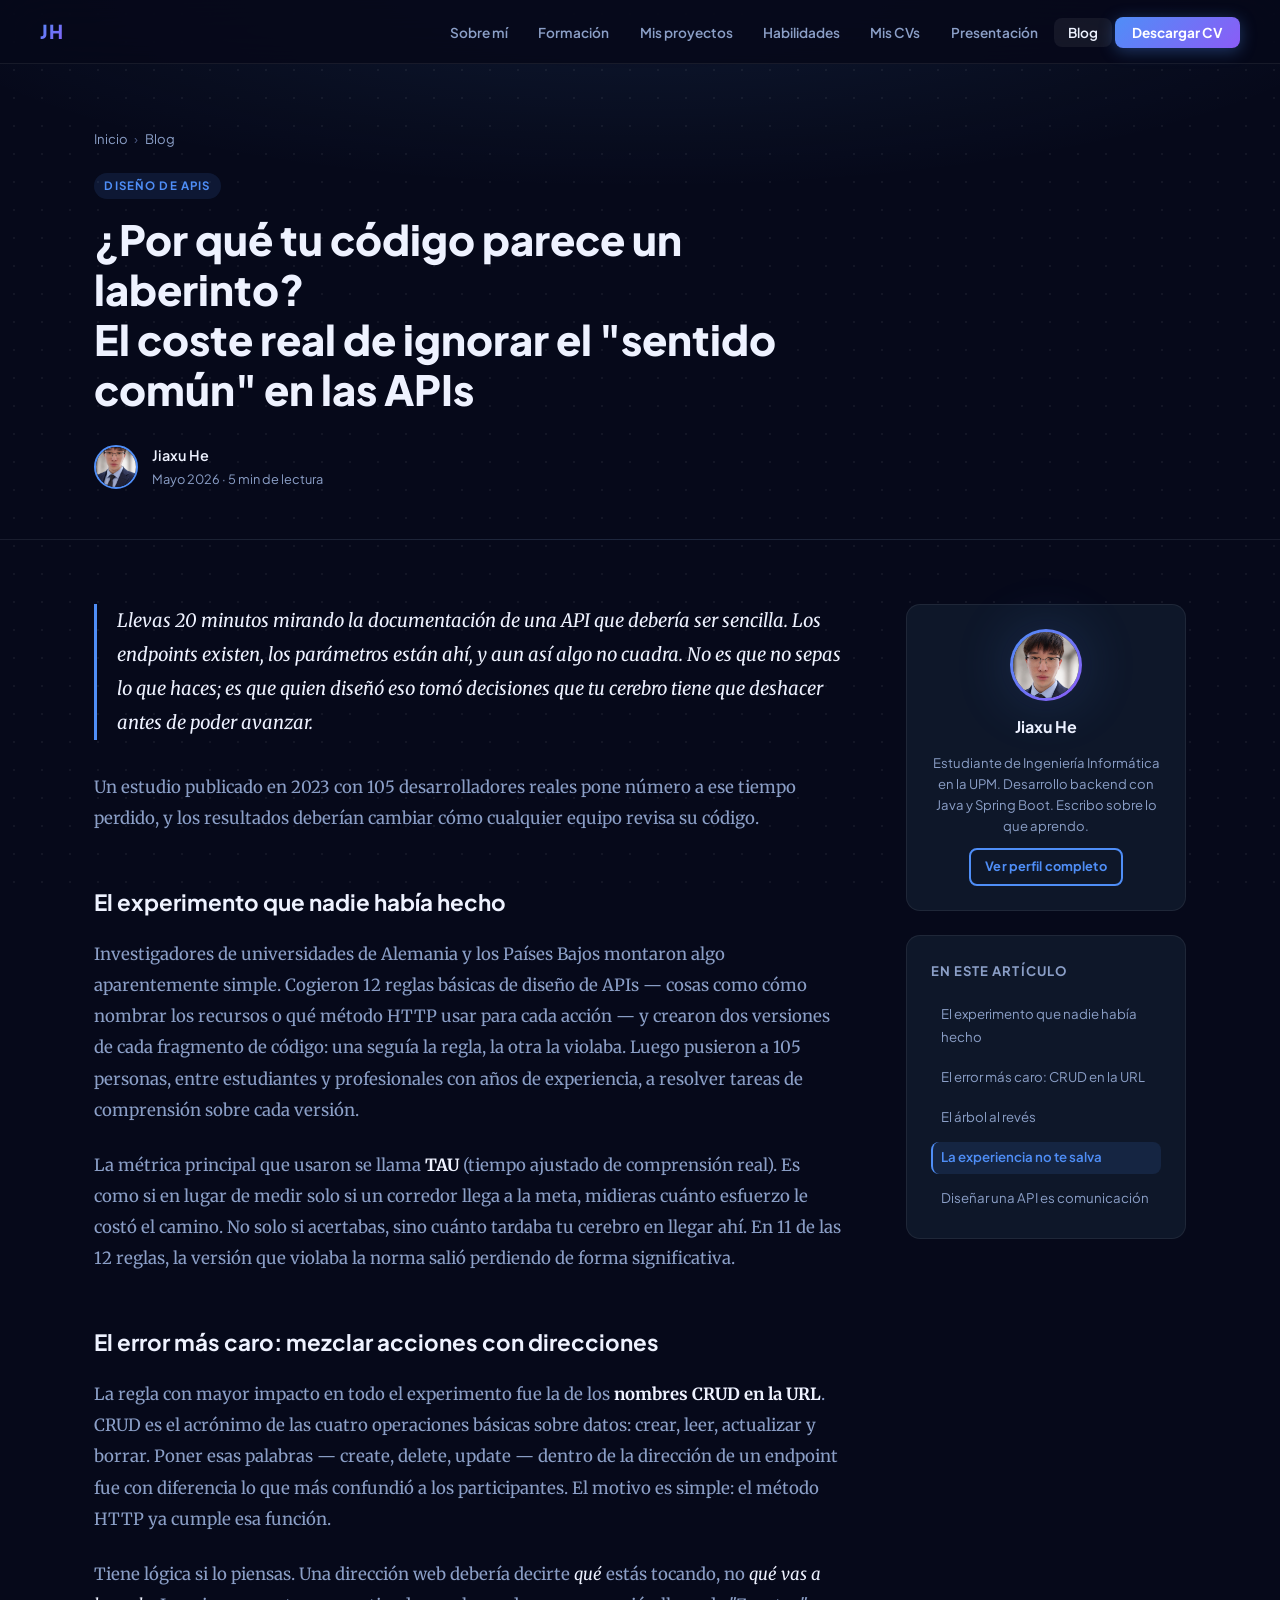
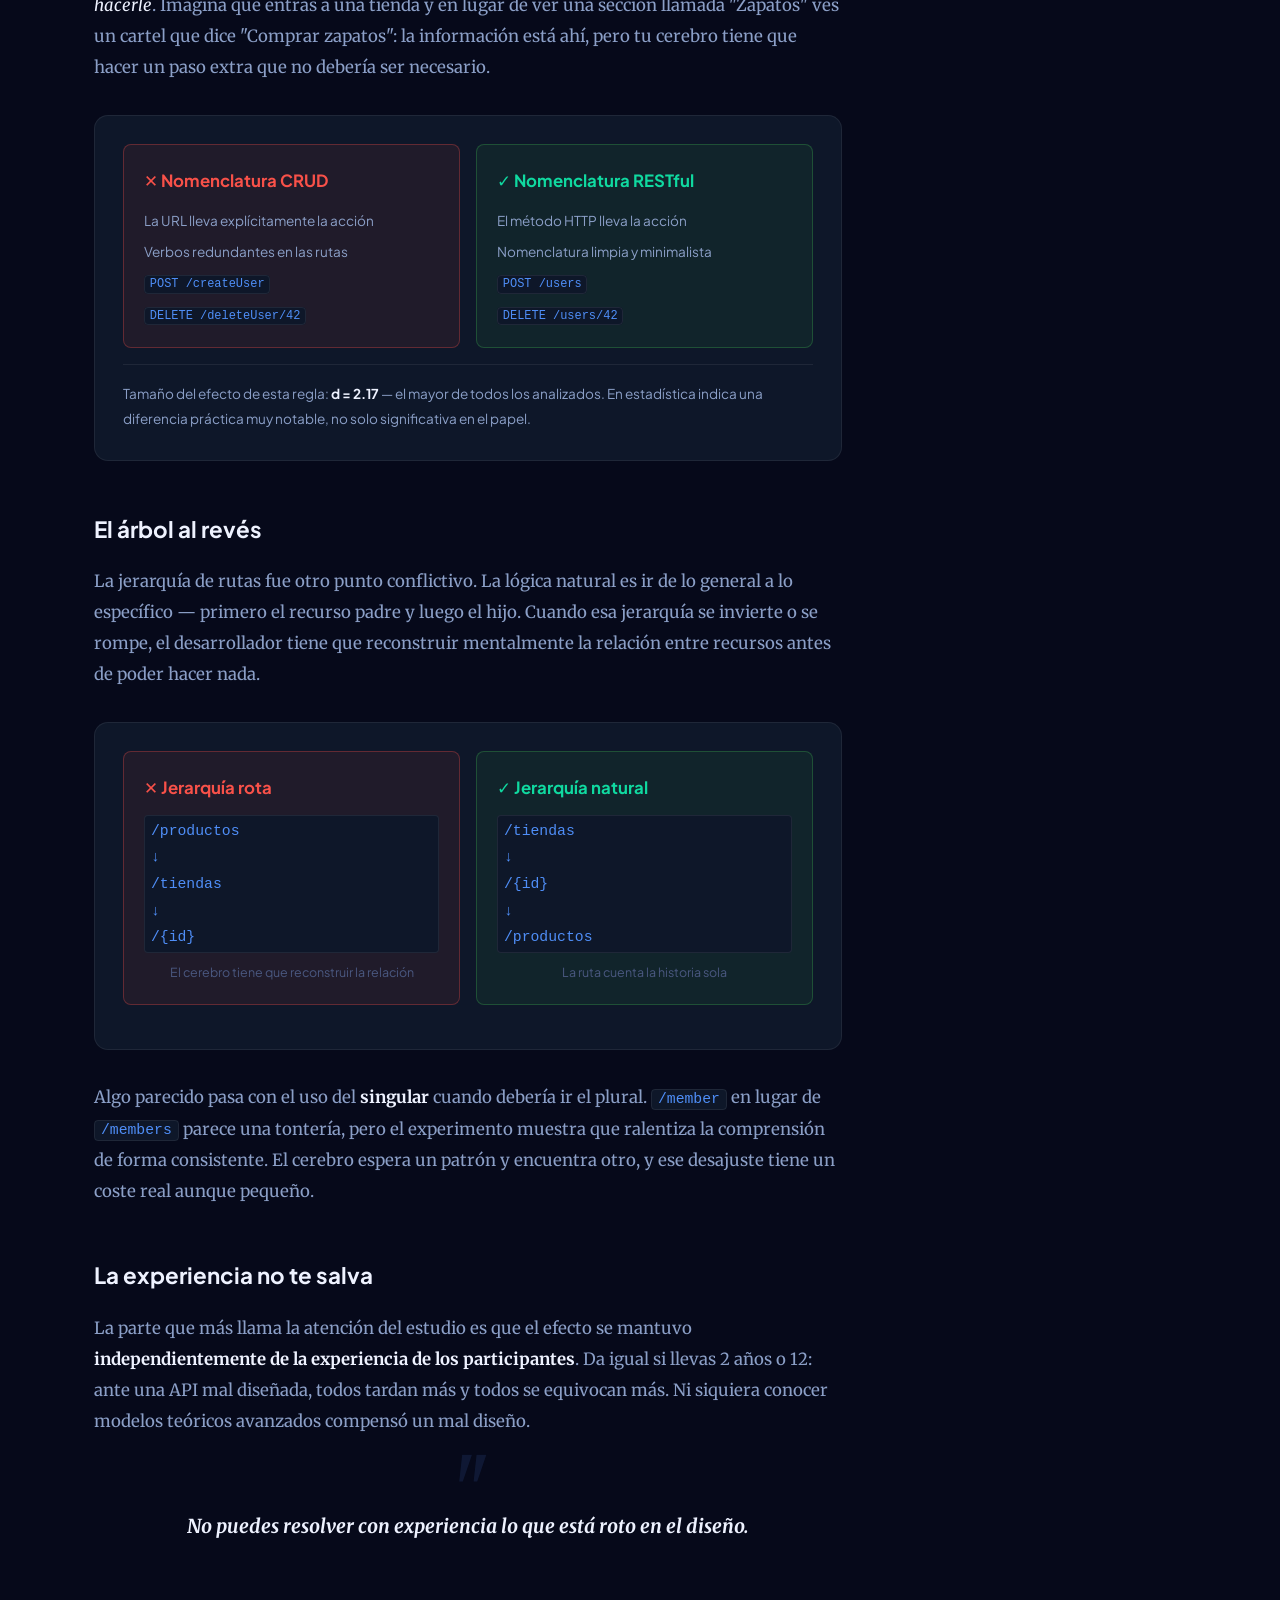
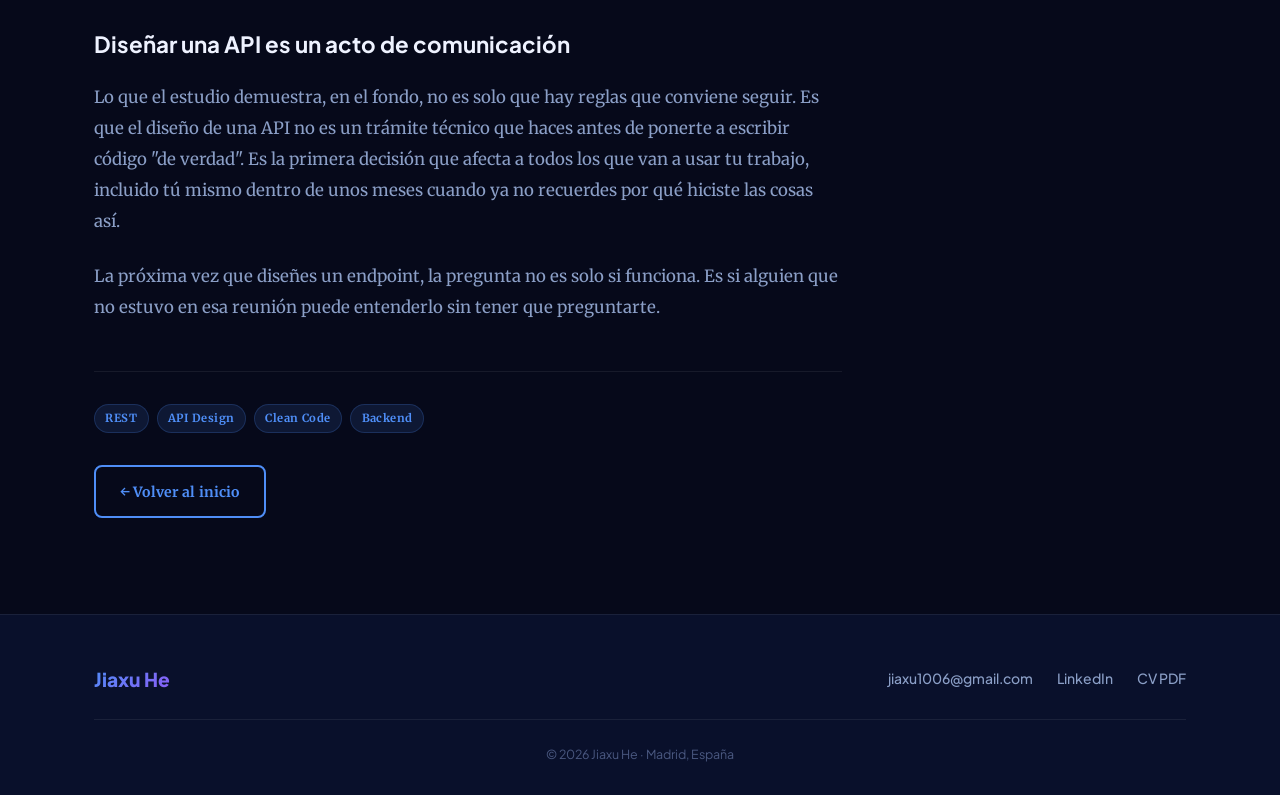
==== commit 62c136ed: "cambios finales" ====
--- a/blog.html
+++ b/blog.html
@@ -3,7 +3,9 @@
 <head>
   <meta charset="UTF-8" />
   <meta name="viewport" content="width=device-width, initial-scale=1.0" />
-  <title>Blog — Jiaxu He</title>
+  <title>El coste invisible de una API mal diseñada — Jiaxu He</title>
+  <meta name="description" content="Un estudio con 105 desarrolladores muestra el impacto real del diseño de APIs en la productividad. Por Jiaxu He." />
+  <link rel="icon" href="data:image/svg+xml,<svg xmlns='http://www.w3.org/2000/svg' viewBox='0 0 100 100'><rect width='100' height='100' rx='22' fill='%234f8ef7'/><text x='50' y='68' font-family='sans-serif' font-size='48' font-weight='900' fill='white' text-anchor='middle'>JH</text></svg>" />
   <link rel="stylesheet" href="css/style.css" />
   <link rel="stylesheet" href="css/blog.css" />
   <link rel="preconnect" href="https://fonts.googleapis.com" />
@@ -85,7 +87,7 @@
           </p>
 
           <!-- ───── Sección 1 ───── -->
-          <h2>El experimento que nadie había hecho</h2>
+          <h2 id="experimento">El experimento que nadie había hecho</h2>
 
           <p>
             Investigadores de universidades de Alemania y los Países Bajos montaron algo
@@ -105,7 +107,7 @@
           </p>
 
           <!-- ───── Sección 2 ───── -->
-          <h2>El error más caro: mezclar acciones con direcciones</h2>
+          <h2 id="error-crud">El error más caro: mezclar acciones con direcciones</h2>
 
           <p>
             La regla con mayor impacto en todo el experimento fue la de los
@@ -154,7 +156,7 @@
           </div>
 
           <!-- ───── Sección 3 ───── -->
-          <h2>El árbol al revés</h2>
+          <h2 id="jerarquia">El árbol al revés</h2>
 
           <p>
             La jerarquía de rutas fue otro punto conflictivo. La lógica natural es ir de lo
@@ -188,7 +190,7 @@
           </p>
 
           <!-- ───── Sección 4 ───── -->
-          <h2>La experiencia no te salva</h2>
+          <h2 id="experiencia">La experiencia no te salva</h2>
 
           <p>
             La parte que más llama la atención del estudio es que el efecto se mantuvo
@@ -202,7 +204,7 @@
           </blockquote>
 
           <!-- ───── Sección 5 ───── -->
-          <h2>Diseñar una API es un acto de comunicación</h2>
+          <h2 id="comunicacion">Diseñar una API es un acto de comunicación</h2>
 
           <p>
             Lo que el estudio demuestra, en el fondo, no es solo que hay reglas que conviene
@@ -246,13 +248,13 @@
           </div>
 
           <div class="sidebar-card">
-            <h4 class="sidebar-toc-title">En este artículo</h4>
-            <nav class="sidebar-toc">
-              <a href="#" class="toc-link">El experimento que nadie había hecho</a>
-              <a href="#" class="toc-link">El error más caro: CRUD en la URL</a>
-              <a href="#" class="toc-link">El árbol al revés</a>
-              <a href="#" class="toc-link">La experiencia no te salva</a>
-              <a href="#" class="toc-link">Diseñar una API es comunicación</a>
+            <h4 class="sidebar-toc-title" id="toc-heading">En este artículo</h4>
+            <nav class="sidebar-toc" aria-labelledby="toc-heading">
+              <a href="#experimento" class="toc-link">El experimento que nadie había hecho</a>
+              <a href="#error-crud" class="toc-link">El error más caro: CRUD en la URL</a>
+              <a href="#jerarquia" class="toc-link">El árbol al revés</a>
+              <a href="#experiencia" class="toc-link">La experiencia no te salva</a>
+              <a href="#comunicacion" class="toc-link">Diseñar una API es comunicación</a>
             </nav>
           </div>
         </aside>
@@ -278,5 +280,37 @@
     </div>
   </footer>
 
+  <script>
+    /* ── Navbar scroll shadow ── */
+    const navbar = document.getElementById('navbar');
+    window.addEventListener('scroll', () => {
+      navbar.classList.toggle('scrolled', window.scrollY > 20);
+    }, { passive: true });
+
+    /* ── Mobile menu ── */
+    const navToggle = document.querySelector('.nav-toggle');
+    const navLinks  = document.querySelector('.nav-links');
+    navToggle.addEventListener('click', () => navLinks.classList.toggle('open'));
+    navLinks.querySelectorAll('a').forEach(a =>
+      a.addEventListener('click', () => navLinks.classList.remove('open'))
+    );
+
+    /* ── TOC active section ── */
+    const tocLinks = document.querySelectorAll('.toc-link');
+    const articleHeadings = document.querySelectorAll('.blog-article h2[id]');
+
+    const tocObserver = new IntersectionObserver((entries) => {
+      entries.forEach(entry => {
+        if (entry.isIntersecting) {
+          const id = entry.target.getAttribute('id');
+          tocLinks.forEach(link => {
+            link.classList.toggle('toc-active', link.getAttribute('href') === `#${id}`);
+          });
+        }
+      });
+    }, { rootMargin: '-20% 0px -70% 0px' });
+
+    articleHeadings.forEach(h => tocObserver.observe(h));
+  </script>
 </body>
 </html>
--- a/css/style.css
+++ b/css/style.css
@@ -425,7 +425,7 @@
   padding: 0.25rem 0;
 }
 
-.contact-item:hover {
+a.contact-item:hover {
   color: var(--accent);
   transform: translateY(-1px);
 }
@@ -790,7 +790,7 @@
 .skills-layout {
   margin-top: 2.5rem;
   display: grid;
-  grid-template-columns: 2fr 1fr 1fr;
+  grid-template-columns: 2fr 1fr 1fr 1fr;
   gap: 3rem;
 }
 
@@ -861,6 +861,7 @@
 
 .cv-resources-grid--two {
   max-width: 720px;
+  margin-inline: auto;
 }
 
 .cv-resource-card {
@@ -1138,7 +1139,7 @@
 .reveal-d4 { transition-delay: 0.32s; }
 
 /* ── Responsive ─────────────────────────────────── */
-@media (max-width: 960px) {
+@media (max-width: 1060px) {
   .skills-layout { grid-template-columns: 1fr 1fr; }
 }
 
@@ -1166,7 +1167,7 @@
   .nav-toggle { display: block; }
 }
 
-@media (max-width: 640px) {
+@media (max-width: 860px) {
   .nav-links.open {
     display: flex;
     flex-direction: column;
--- a/css/blog.css
+++ b/css/blog.css
@@ -325,10 +325,15 @@
   transition: all var(--tr);
   border-left: 2px solid transparent;
 }
-.toc-link:hover {
+.toc-link:hover,
+.toc-link.toc-active {
   color: var(--accent);
   background: var(--accent-dim);
   border-left-color: var(--accent);
+}
+
+.toc-link.toc-active {
+  font-weight: 600;
 }
 
 /* ── Responsive ─────────────────────────────────── */
